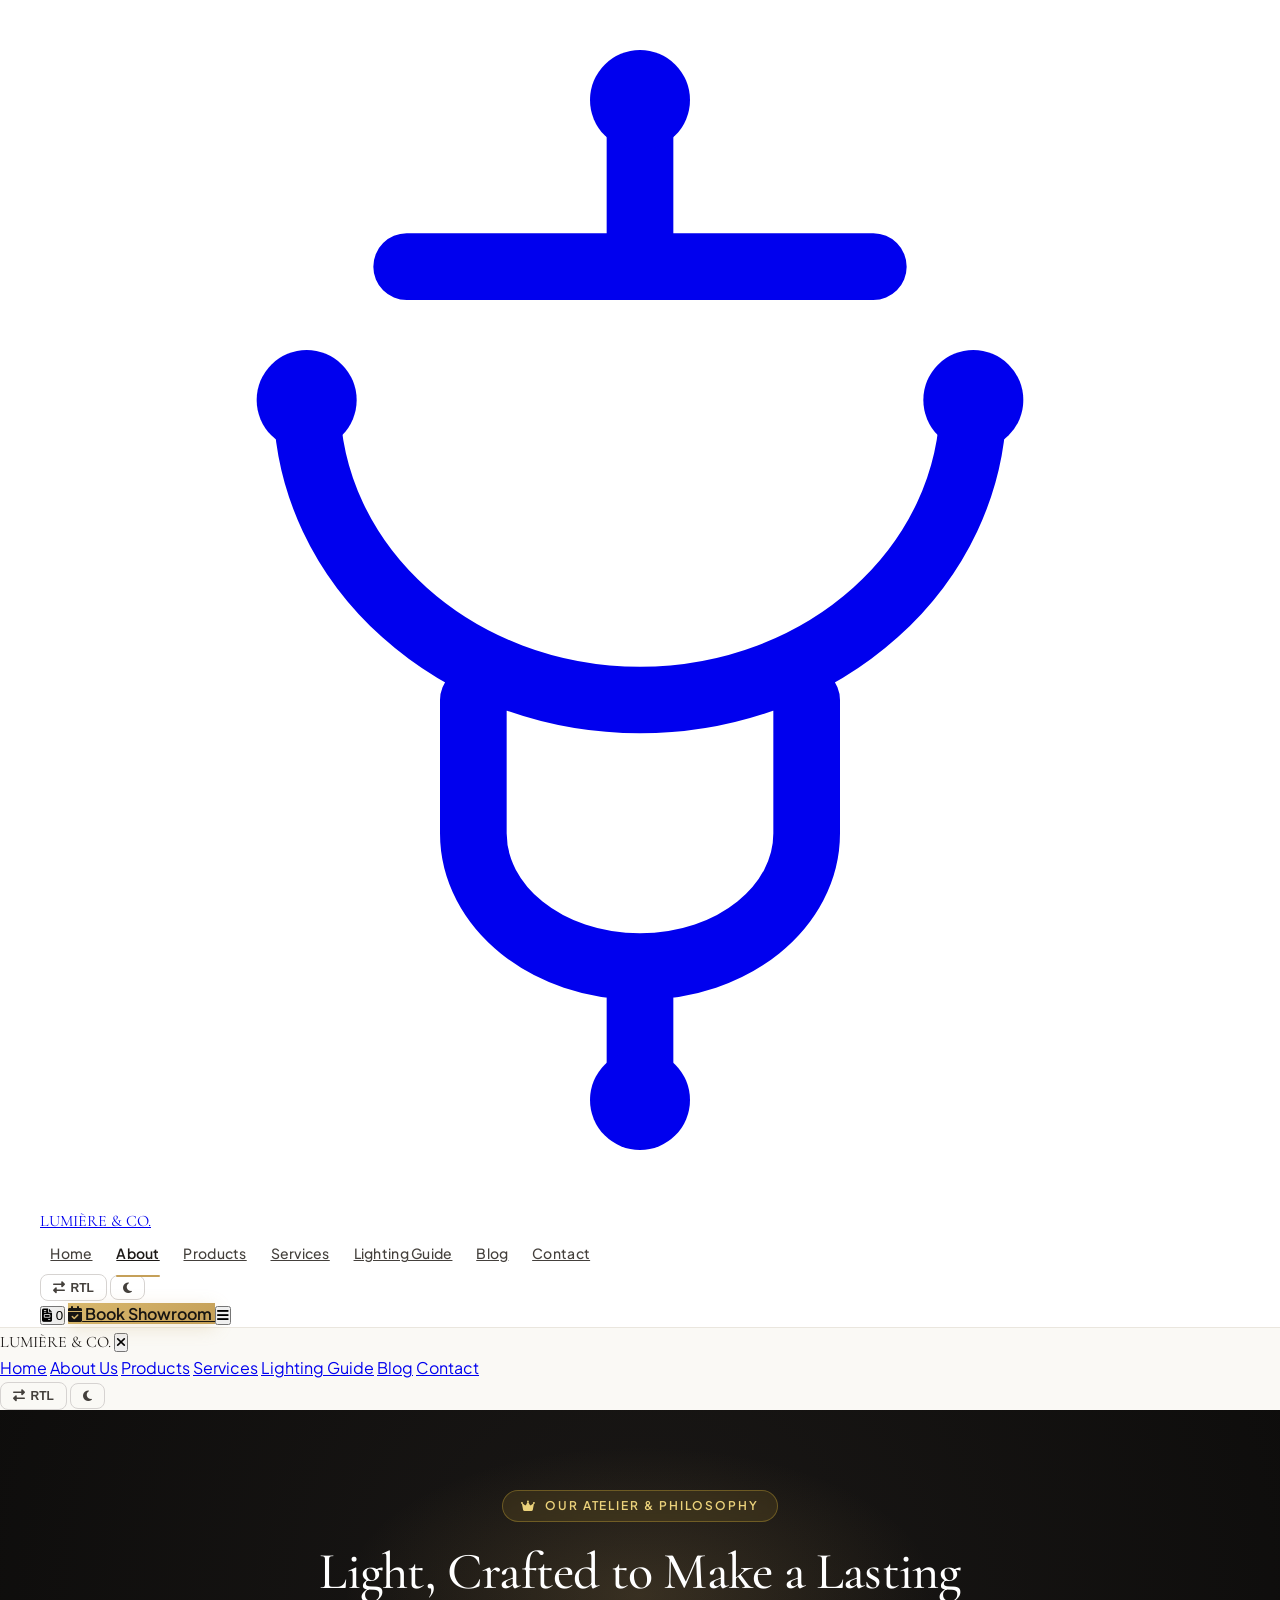
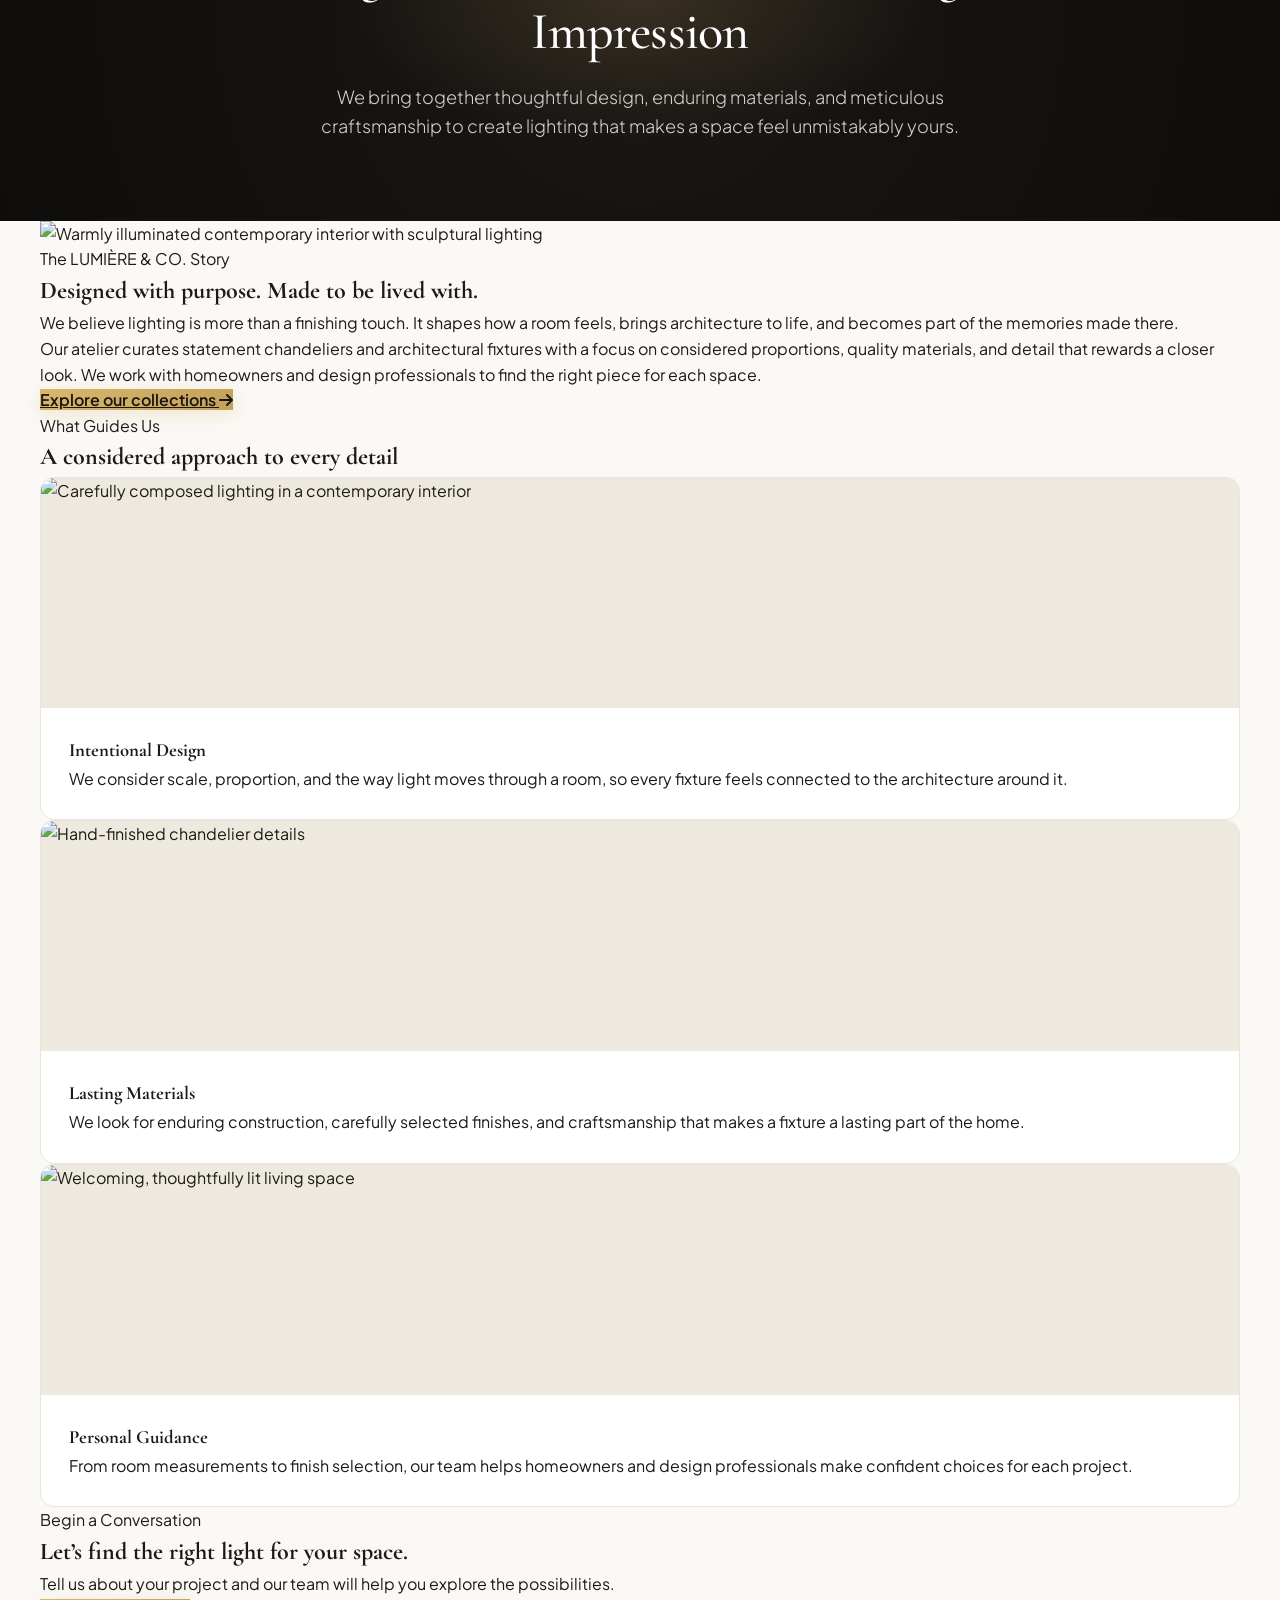
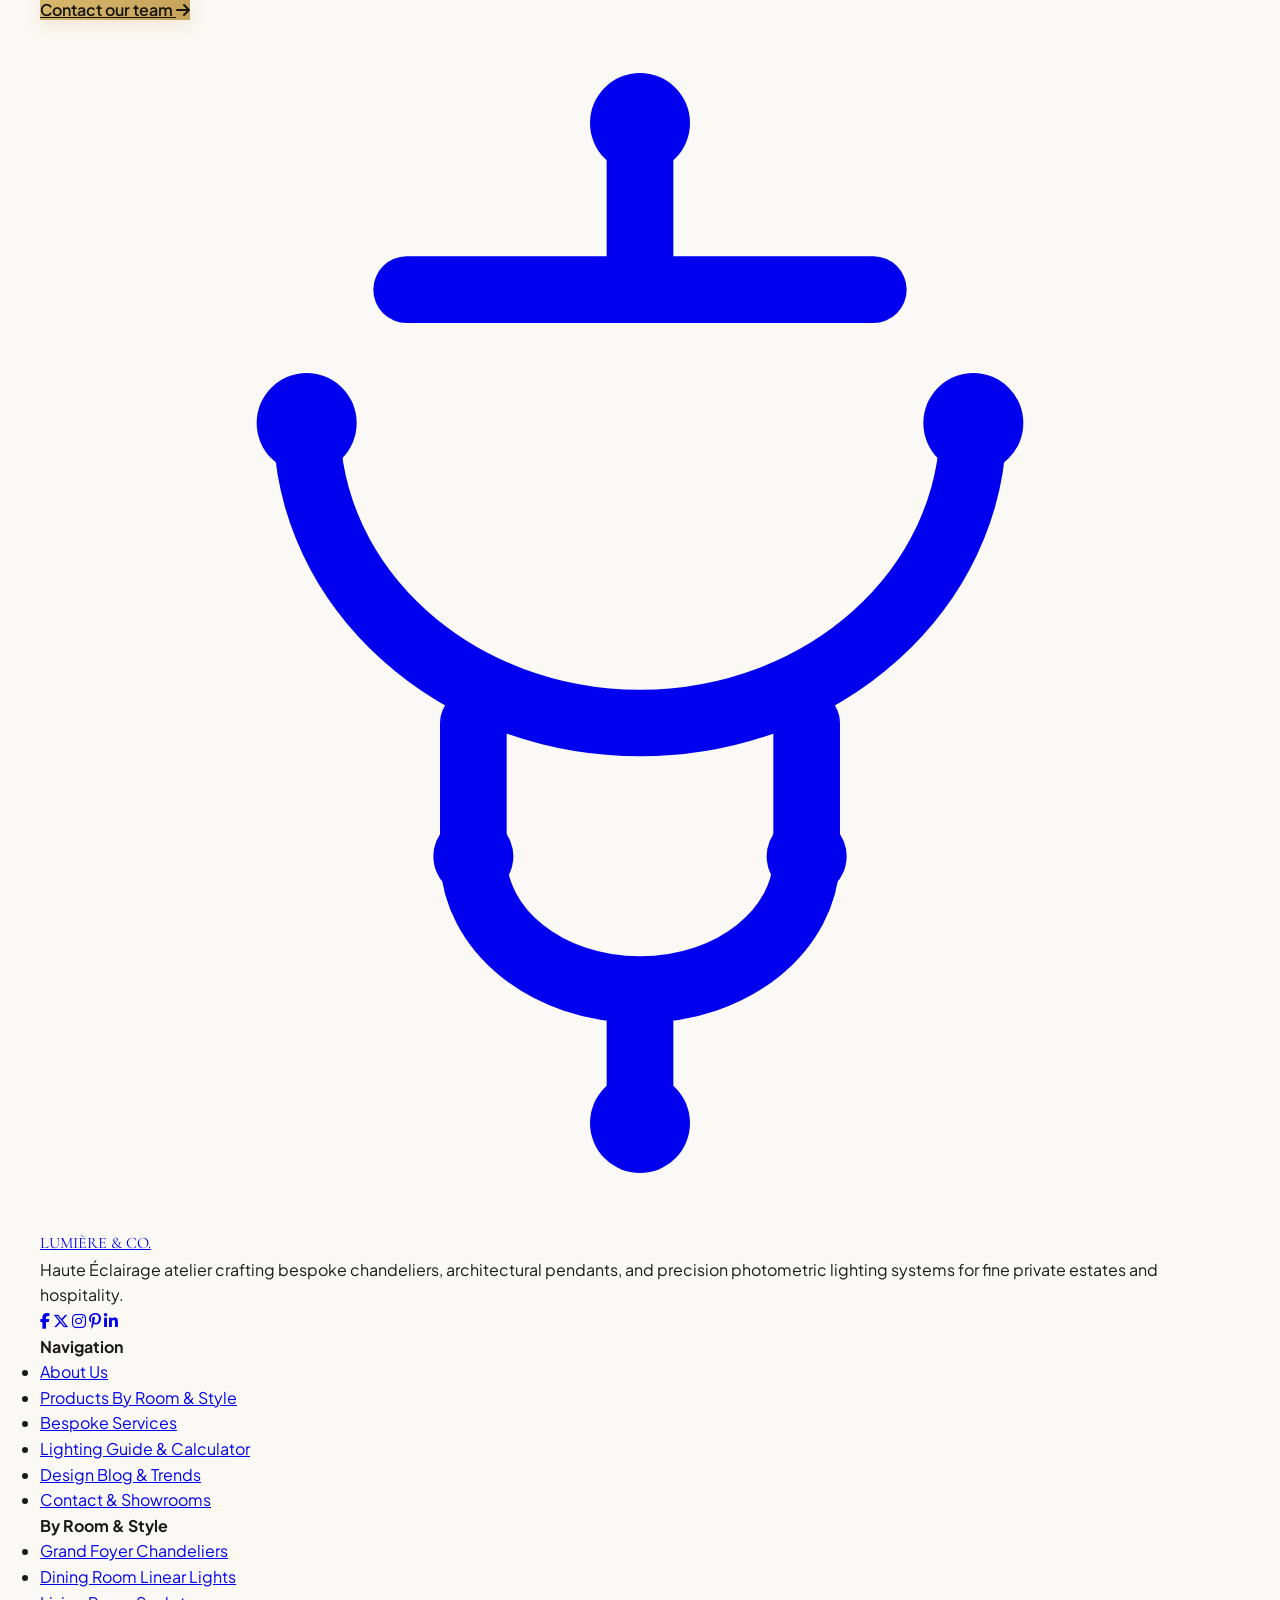
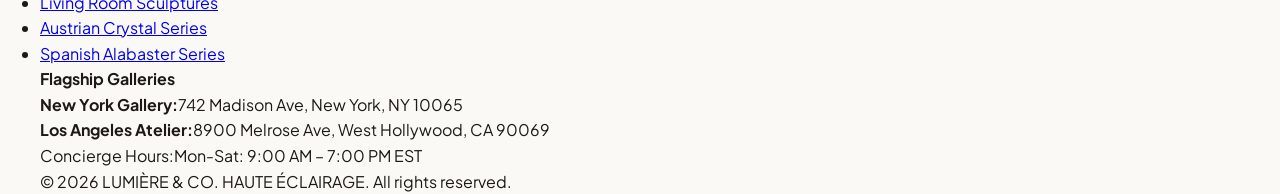
==== about.html @ 49eb60a8 "first commit" ====
<!DOCTYPE html>
<html lang="en">
<head>
  <meta charset="UTF-8" />
  <meta name="viewport" content="width=device-width, initial-scale=1.0" />
  <title>About Us | LUMIÈRE & CO.</title>
  <meta name="description" content="Discover the design philosophy, craftsmanship, and people behind LUMIÈRE & CO. luxury architectural lighting." />
  <link rel="icon" type="image/svg+xml" href="data:image/svg+xml,<svg xmlns='http://www.w3.org/2000/svg' viewBox='0 0 36 36' fill='none'><path d='M18 3V8M11 8H25M8 12C8 17 12.5 21 18 21C23.5 21 28 17 28 12M13 21V25C13 27.2 15.2 29 18 29C20.8 29 23 27.2 23 25V21M18 29V33' stroke='%23c5a059' stroke-width='2.2' stroke-linecap='round'/></svg>" />
  <link rel="preconnect" href="https://fonts.googleapis.com" />
  <link rel="preconnect" href="https://fonts.gstatic.com" crossorigin />
  <link href="https://fonts.googleapis.com/css2?family=Cormorant+Garamond:ital,wght@0,400;0,500;0,600;0,700;1,400&family=Plus+Jakarta+Sans:wght@300;400;500;600;700&display=swap" rel="stylesheet" />
  <link rel="stylesheet" href="https://cdnjs.cloudflare.com/ajax/libs/font-awesome/6.5.1/css/all.min.css" />
  <script src="https://cdn.tailwindcss.com"></script>
  <script>
    tailwind.config = {
      darkMode: 'class',
      theme: {
        extend: {
          colors: {
            gold: { 300: '#ebd27b', 400: '#dfc282', 500: '#c5a059', 600: '#a3823d', 700: '#806429' },
            stone: { 850: '#1f1d1a', 950: '#0e0d0c' }
          },
          fontFamily: {
            serif: ['Cormorant Garamond', 'Georgia', 'serif'],
            sans: ['Plus Jakarta Sans', 'system-ui', 'sans-serif']
          }
        }
      }
    };
  </script>
  <link rel="stylesheet" href="css/style.css" />
</head>
<body class="bg-[#faf9f5] text-stone-900 antialiased selection:bg-amber-200 selection:text-stone-900">
  <header class="sticky top-0 z-50 lux-navbar">
    <div class="lux-container flex items-center justify-between h-20">
      <a href="index.html" class="flex items-center gap-3 text-left group shrink-0">
        <svg class="w-8 h-8 text-amber-600 dark:text-amber-400 shrink-0" viewBox="0 0 36 36" fill="none" xmlns="http://www.w3.org/2000/svg" aria-hidden="true">
          <path d="M18 3V8M11 8H25M8 12C8 17 12.5 21 18 21C23.5 21 28 17 28 12M13 21V25C13 27.2 15.2 29 18 29C20.8 29 23 27.2 23 25V21M18 29V33" stroke="currentColor" stroke-width="2" stroke-linecap="round" />
          <circle cx="18" cy="3" r="1.5" fill="currentColor" /><circle cx="8" cy="12" r="1.5" fill="currentColor" /><circle cx="28" cy="12" r="1.5" fill="currentColor" /><circle cx="18" cy="33" r="1.5" fill="currentColor" />
        </svg>
        <span class="font-serif text-2xl sm:text-3xl font-medium tracking-tight text-stone-900 dark:text-stone-100">LUMIÈRE <span class="text-amber-600 font-light">&</span> CO.</span>
      </a>
      <nav class="hidden xl:flex items-center space-x-0.5" aria-label="Main navigation">
        <a href="index.html" class="nav-link">Home</a>
        <a href="about.html" class="nav-link active" aria-current="page">About</a>
        <a href="products.html" class="nav-link">Products</a>
        <a href="services.html" class="nav-link">Services</a>
        <a href="guide.html" class="nav-link">Lighting Guide</a>
        <a href="blog.html" class="nav-link">Blog</a>
        <a href="contact.html" class="nav-link">Contact</a>
        <!-- RTL Button & Theme Toggle Button right after Contact -->
        <div class="flex items-center gap-2 ml-2 pl-2 border-l border-stone-300 dark:border-stone-700">
          <button class="rtl-toggle-btn nav-control-btn" title="Toggle RTL / LTR Layout">
            <i class="fa-solid fa-right-left text-[11px]"></i>
            <span class="rtl-btn-text">RTL</span>
          </button>
          <button class="theme-toggle-btn nav-control-btn w-9 h-9 !p-0" title="Toggle Light / Dark Theme">
            <i class="fa-solid fa-moon text-xs"></i>
          </button>
        </div>
      </nav>

      <!-- Action Utilities with Proper Spacing -->
      <div class="flex items-center gap-3 shrink-0">
        <!-- Quotation Drawer Trigger -->
        <button class="quote-drawer-trigger relative w-10 h-10 rounded-full border border-stone-200 dark:border-stone-700 hover:border-amber-400 text-stone-700 dark:text-stone-200 hover:text-amber-700 flex items-center justify-center transition" title="View Quotation Request" aria-label="View Quotation Request">
          <i class="fa-solid fa-file-invoice text-sm"></i>
          <span class="quote-count-badge absolute -top-1 -right-1 bg-amber-600 text-white text-[10px] font-bold w-5 h-5 rounded-full flex items-center justify-center hidden">0</span>
        </button>

        <!-- CTA: Book Showroom -->
        <a href="contact.html" class="hidden sm:inline-flex gold-glow-btn text-xs uppercase tracking-wider font-semibold py-2.5 px-4 rounded-lg items-center gap-2">
          <i class="fa-solid fa-calendar-check"></i> Book Showroom
        </a>

        <!-- Mobile Hamburger -->
        <button id="mobile-menu-toggle" class="xl:hidden w-10 h-10 rounded-lg border border-stone-200 dark:border-stone-700 text-stone-700 dark:text-stone-200 flex items-center justify-center" aria-label="Toggle Navigation">
          <i class="fa-solid fa-bars text-lg"></i>
        </button>
      </div>
    </div>
  </header>

  <div id="mobile-menu-drawer" class="fixed inset-0 z-50 bg-black/60 backdrop-blur-sm hidden xl:hidden">
    <div class="absolute right-0 top-0 bottom-0 w-80 max-w-full bg-white dark:bg-stone-900 p-6 shadow-2xl flex flex-col">
      <div class="flex items-center justify-between pb-6 border-b border-stone-200 dark:border-stone-800">
        <span class="font-serif text-xl font-medium text-stone-900 dark:text-stone-100">LUMIÈRE & CO.</span>
        <button id="mobile-menu-close" class="text-stone-400 hover:text-stone-800 text-xl p-2" aria-label="Close navigation"><i class="fa-solid fa-xmark"></i></button>
      </div>
      <nav class="flex flex-col gap-1.5 mt-6" aria-label="Mobile navigation">
        <a href="index.html" class="p-2.5 text-xs font-medium text-stone-700 dark:text-stone-300 hover:bg-stone-50 dark:hover:bg-stone-800 rounded-lg">Home</a>
        <a href="about.html" class="p-2.5 text-xs font-semibold text-amber-700 dark:text-amber-400 bg-amber-50 dark:bg-stone-800 rounded-lg" aria-current="page">About Us</a>
        <a href="products.html" class="p-2.5 text-xs font-medium text-stone-700 dark:text-stone-300 hover:bg-stone-50 dark:hover:bg-stone-800 rounded-lg">Products</a>
        <a href="services.html" class="p-2.5 text-xs font-medium text-stone-700 dark:text-stone-300 hover:bg-stone-50 dark:hover:bg-stone-800 rounded-lg">Services</a>
        <a href="guide.html" class="p-2.5 text-xs font-medium text-stone-700 dark:text-stone-300 hover:bg-stone-50 dark:hover:bg-stone-800 rounded-lg">Lighting Guide</a>
        <a href="blog.html" class="p-2.5 text-xs font-medium text-stone-700 dark:text-stone-300 hover:bg-stone-50 dark:hover:bg-stone-800 rounded-lg">Blog</a>
        <a href="contact.html" class="p-2.5 text-xs font-medium text-stone-700 dark:text-stone-300 hover:bg-stone-50 dark:hover:bg-stone-800 rounded-lg">Contact</a>
      </nav>
      <div class="flex items-center gap-2 pt-4 mt-4 border-t border-stone-200 dark:border-stone-800">
        <button class="rtl-toggle-btn nav-control-btn flex-1 py-2" title="Toggle RTL / LTR"><i class="fa-solid fa-right-left text-xs"></i><span class="rtl-btn-text">RTL Layout</span></button>
        <button class="theme-toggle-btn nav-control-btn flex-1 py-2" title="Toggle Dark Theme"><i class="fa-solid fa-moon text-xs"></i><span>Atmosphere</span></button>
      </div>
    </div>
  </div>

  <section class="page-hero-unified" style="background-image: url('https://images.unsplash.com/photo-1600210492486-724fe5c67fb0?auto=format&fit=crop&w=1920&q=80');">
    <div class="lux-container">
      <div class="page-hero-content">
        <span class="page-hero-badge"><i class="fa-solid fa-crown text-amber-400"></i> Our Atelier & Philosophy</span>
        <h1 class="page-hero-title">Light, Crafted to Make a Lasting Impression</h1>
        <p class="page-hero-desc">We bring together thoughtful design, enduring materials, and meticulous craftsmanship to create lighting that makes a space feel unmistakably yours.</p>
      </div>
    </div>
  </section>

  <main>
    <section class="py-20 bg-[#faf9f5]">
      <div class="lux-container grid grid-cols-1 lg:grid-cols-2 gap-12 lg:gap-16 items-center">
        <div class="rounded-2xl overflow-hidden shadow-lg min-h-80">
          <img src="https://images.unsplash.com/photo-1600607687939-ce8a6c25118c?auto=format&fit=crop&w=1200&q=80" alt="Warmly illuminated contemporary interior with sculptural lighting" class="w-full h-full min-h-80 object-cover" />
        </div>
        <div>
          <span class="text-xs uppercase tracking-widest text-amber-700 dark:text-amber-400 font-semibold">The LUMIÈRE & CO. Story</span>
          <h2 class="font-serif text-3xl sm:text-4xl font-medium text-stone-900 dark:text-stone-100 mt-2 mb-5">Designed with purpose. Made to be lived with.</h2>
          <p class="text-sm text-stone-600 dark:text-stone-300 leading-relaxed mb-4">We believe lighting is more than a finishing touch. It shapes how a room feels, brings architecture to life, and becomes part of the memories made there.</p>
          <p class="text-sm text-stone-600 dark:text-stone-300 leading-relaxed mb-7">Our atelier curates statement chandeliers and architectural fixtures with a focus on considered proportions, quality materials, and detail that rewards a closer look. We work with homeowners and design professionals to find the right piece for each space.</p>
          <a href="products.html" class="gold-glow-btn inline-flex items-center gap-2 text-xs uppercase tracking-wider font-semibold py-3 px-5 rounded-lg">Explore our collections <i class="fa-solid fa-arrow-right"></i></a>
        </div>
      </div>
    </section>

    <section class="py-20 bg-white dark:bg-stone-900">
      <div class="lux-container">
        <div class="text-center max-w-2xl mx-auto mb-12">
          <span class="text-xs uppercase tracking-widest text-amber-700 dark:text-amber-400 font-semibold">What Guides Us</span>
          <h2 class="font-serif text-3xl sm:text-4xl font-medium text-stone-900 dark:text-stone-100 mt-2">A considered approach to every detail</h2>
        </div>
        <div class="grid grid-cols-1 md:grid-cols-2 lg:grid-cols-3 gap-8">
          <article class="lux-half-card group">
            <div class="card-media">
              <img src="https://images.unsplash.com/photo-1600210492486-724fe5c67fb0?auto=format&fit=crop&w=800&q=80" alt="Carefully composed lighting in a contemporary interior" loading="lazy" />
            </div>
            <div class="card-body">
              <div>
                <h3 class="font-serif text-2xl font-medium text-stone-900 dark:text-stone-100 mb-2">Intentional Design</h3>
                <p class="text-sm text-stone-600 dark:text-stone-300 leading-relaxed">We consider scale, proportion, and the way light moves through a room, so every fixture feels connected to the architecture around it.</p>
              </div>
            </div>
          </article>
          <article class="lux-half-card group">
            <div class="card-media">
              <img src="https://images.unsplash.com/photo-1543198126-a8ad8e47fb22?auto=format&fit=crop&w=800&q=80" alt="Hand-finished chandelier details" loading="lazy" />
            </div>
            <div class="card-body">
              <div>
                <h3 class="font-serif text-2xl font-medium text-stone-900 dark:text-stone-100 mb-2">Lasting Materials</h3>
                <p class="text-sm text-stone-600 dark:text-stone-300 leading-relaxed">We look for enduring construction, carefully selected finishes, and craftsmanship that makes a fixture a lasting part of the home.</p>
              </div>
            </div>
          </article>
          <article class="lux-half-card group">
            <div class="card-media">
              <img src="https://images.unsplash.com/photo-1600607687939-ce8a6c25118c?auto=format&fit=crop&w=800&q=80" alt="Welcoming, thoughtfully lit living space" loading="lazy" />
            </div>
            <div class="card-body">
              <div>
                <h3 class="font-serif text-2xl font-medium text-stone-900 dark:text-stone-100 mb-2">Personal Guidance</h3>
                <p class="text-sm text-stone-600 dark:text-stone-300 leading-relaxed">From room measurements to finish selection, our team helps homeowners and design professionals make confident choices for each project.</p>
              </div>
            </div>
          </article>
        </div>
      </div>
    </section>

    <section class="py-16 bg-[#faf9f5]">
      <div class="lux-container text-center">
        <span class="text-xs uppercase tracking-widest text-amber-700 dark:text-amber-400 font-semibold">Begin a Conversation</span>
        <h2 class="font-serif text-3xl sm:text-4xl font-medium text-stone-900 dark:text-stone-100 mt-2 mb-4">Let’s find the right light for your space.</h2>
        <p class="text-sm text-stone-500 dark:text-stone-400 max-w-xl mx-auto mb-7">Tell us about your project and our team will help you explore the possibilities.</p>
        <a href="contact.html" class="gold-glow-btn inline-flex items-center gap-2 text-xs uppercase tracking-wider font-semibold py-3.5 px-6 rounded-lg">Contact our team <i class="fa-solid fa-arrow-right"></i></a>
      </div>
    </section>
  </main>

  <div id="quote-drawer" class="lux-drawer">
    <div id="quote-drawer-backdrop" class="lux-drawer-backdrop"></div>
    <div class="lux-drawer-content">
      <div class="p-5 border-b border-stone-200 dark:border-stone-800 flex items-center justify-between bg-stone-50 dark:bg-stone-900">
        <div>
          <h3 class="font-serif text-xl font-medium text-stone-900 dark:text-stone-100">Your Quotation Request</h3>
          <p class="text-xs text-stone-500 dark:text-stone-400">Selected lighting fixtures for your project</p>
        </div>
        <button id="quote-drawer-close" class="text-stone-400 hover:text-stone-800 text-lg p-2" aria-label="Close quotation request"><i class="fa-solid fa-xmark"></i></button>
      </div>
      <div class="flex-1 overflow-y-auto p-5">
        <div id="quote-drawer-items" class="space-y-1"></div>
        <div id="quote-empty-state" class="py-16 text-center text-stone-400">
          <i class="fa-solid fa-file-invoice text-4xl text-stone-300 dark:text-stone-600 mb-3"></i>
          <h4 class="font-serif text-lg font-medium text-stone-700 dark:text-stone-300">Your Quotation List is Empty</h4>
          <p class="text-xs text-stone-500 max-w-xs mx-auto mt-1 mb-4">Browse our statement fixtures and add pieces to prepare a project inquiry.</p>
          <a href="products.html" onclick="closeQuoteDrawer()" class="gold-glow-btn text-xs uppercase tracking-wider font-semibold py-2.5 px-4 rounded-lg inline-block">Browse Collections</a>
        </div>
      </div>
      <div id="quote-drawer-footer" class="p-5 border-t border-stone-200 dark:border-stone-800 bg-stone-50 dark:bg-stone-900">
        <div class="flex items-center justify-between mb-4">
          <span class="text-xs uppercase tracking-wider text-stone-500 dark:text-stone-400 font-semibold">Estimated Total Value:</span>
          <span id="quote-subtotal" class="font-serif text-2xl font-semibold text-stone-900 dark:text-stone-100">₹0</span>
        </div>
        <a href="contact.html?type=quote" class="gold-glow-btn w-full block text-center py-3 rounded-lg text-xs uppercase tracking-wider font-semibold">Submit List For Formal Quote</a>
      </div>
    </div>
  </div>

  <footer class="bg-[#0e0d0c] text-stone-400 text-xs border-t border-stone-800 pt-16 pb-12">
    <div class="lux-container">
      <div class="grid grid-cols-1 md:grid-cols-2 lg:grid-cols-5 gap-10 pb-12 border-b border-stone-800">
        <div class="lg:col-span-2">
          <a href="index.html" class="inline-flex items-center gap-3 mb-3 group">
            <svg class="w-8 h-8 text-amber-500 shrink-0 transition-transform group-hover:scale-105" viewBox="0 0 36 36" fill="none" xmlns="http://www.w3.org/2000/svg" aria-hidden="true">
              <path d="M18 3V8M11 8H25M8 12C8 17 12.5 21 18 21C23.5 21 28 17 28 12M13 21V25C13 27.2 15.2 29 18 29C20.8 29 23 27.2 23 25V21M18 29V33" stroke="currentColor" stroke-width="2" stroke-linecap="round" />
              <circle cx="18" cy="3" r="1.5" fill="currentColor" /><circle cx="8" cy="12" r="1.5" fill="currentColor" /><circle cx="28" cy="12" r="1.5" fill="currentColor" /><circle cx="13" cy="25" r="1.2" fill="currentColor" /><circle cx="23" cy="25" r="1.2" fill="currentColor" /><circle cx="18" cy="33" r="1.5" fill="currentColor" />
            </svg>
            <span class="font-serif text-2xl font-medium tracking-tight text-stone-100 group-hover:text-amber-400 transition">LUMIÈRE <span class="text-amber-500 font-light">&</span> CO.</span>
          </a>
          <p class="text-stone-400 text-xs leading-relaxed max-w-sm mb-6">Haute Éclairage atelier crafting bespoke chandeliers, architectural pendants, and precision photometric lighting systems for fine private estates and hospitality.</p>
          <div class="flex items-center gap-3 text-stone-300">
            <a href="#" class="w-8 h-8 rounded-full bg-stone-900 hover:bg-amber-600 hover:text-white flex items-center justify-center transition border border-stone-800" title="Facebook" aria-label="Facebook"><i class="fa-brands fa-facebook-f text-xs"></i></a>
            <a href="#" class="w-8 h-8 rounded-full bg-stone-900 hover:bg-amber-600 hover:text-white flex items-center justify-center transition border border-stone-800" title="X (Twitter)" aria-label="X (Twitter)"><i class="fa-brands fa-x-twitter text-xs"></i></a>
            <a href="#" class="w-8 h-8 rounded-full bg-stone-900 hover:bg-amber-600 hover:text-white flex items-center justify-center transition border border-stone-800" title="Instagram" aria-label="Instagram"><i class="fa-brands fa-instagram text-xs"></i></a>
            <a href="#" class="w-8 h-8 rounded-full bg-stone-900 hover:bg-amber-600 hover:text-white flex items-center justify-center transition border border-stone-800" title="Pinterest" aria-label="Pinterest"><i class="fa-brands fa-pinterest-p text-xs"></i></a>
            <a href="#" class="w-8 h-8 rounded-full bg-stone-900 hover:bg-amber-600 hover:text-white flex items-center justify-center transition border border-stone-800" title="LinkedIn" aria-label="LinkedIn"><i class="fa-brands fa-linkedin-in text-xs"></i></a>
          </div>
        </div>
        <div>
          <h4 class="text-stone-200 font-semibold uppercase tracking-wider text-[11px] mb-4">Navigation</h4>
          <ul class="space-y-2.5">
            <li><a href="about.html" class="hover:text-amber-400 transition">About Us</a></li>
            <li><a href="products.html" class="hover:text-amber-400 transition">Products By Room & Style</a></li>
            <li><a href="services.html" class="hover:text-amber-400 transition">Bespoke Services</a></li>
            <li><a href="guide.html" class="hover:text-amber-400 transition">Lighting Guide & Calculator</a></li>
            <li><a href="blog.html" class="hover:text-amber-400 transition">Design Blog & Trends</a></li>
            <li><a href="contact.html" class="hover:text-amber-400 transition">Contact & Showrooms</a></li>
          </ul>
        </div>
        <div>
          <h4 class="text-stone-200 font-semibold uppercase tracking-wider text-[11px] mb-4">By Room & Style</h4>
          <ul class="space-y-2.5">
            <li><a href="products.html?room=foyer" class="hover:text-amber-400 transition">Grand Foyer Chandeliers</a></li>
            <li><a href="products.html?room=dining" class="hover:text-amber-400 transition">Dining Room Linear Lights</a></li>
            <li><a href="products.html?room=living" class="hover:text-amber-400 transition">Living Room Sculptures</a></li>
            <li><a href="products.html?style=crystal" class="hover:text-amber-400 transition">Austrian Crystal Series</a></li>
            <li><a href="products.html?style=alabaster" class="hover:text-amber-400 transition">Spanish Alabaster Series</a></li>
          </ul>
        </div>
        <div>
          <h4 class="text-stone-200 font-semibold uppercase tracking-wider text-[11px] mb-4">Flagship Galleries</h4>
          <div class="space-y-3 text-stone-400">
            <div><strong class="text-stone-200 block">New York Gallery:</strong><span>742 Madison Ave, New York, NY 10065</span></div>
            <div><strong class="text-stone-200 block">Los Angeles Atelier:</strong><span>8900 Melrose Ave, West Hollywood, CA 90069</span></div>
            <div class="pt-1"><span class="text-amber-400 font-medium block">Concierge Hours:</span><span>Mon-Sat: 9:00 AM – 7:00 PM EST</span></div>
          </div>
        </div>
      </div>
      <div class="pt-8 text-center text-stone-500 text-xs">© 2026 LUMIÈRE & CO. HAUTE ÉCLAIRAGE. All rights reserved.</div>
    </div>
  </footer>
  <script src="js/products-data.js"></script>
  <script src="js/main.js"></script>
</body>
</html>
---- css/style.css ----
/* ==========================================================================
   LUMIÈRE & CO. - LUXURY LIGHTING & CHANDELIER STORE
   Aesthetic Multipurpose Service & Retail Template
   Strict Symmetric Alignment, Consistent Hero Standards & Dual Themes
   ========================================================================== */

/* 1. Global Reset & Symmetric Layout Foundation */
*, *::before, *::after {
  box-sizing: border-box;
  margin: 0;
  padding: 0;
}

:root {
  --primary-gold: #c5a059;
  --primary-gold-light: #dfc282;
  --primary-gold-dark: #997834;
  --gold-glow: rgba(197, 160, 89, 0.28);
  --charcoal-900: #121212;
  --charcoal-800: #1a1918;
  --charcoal-700: #262422;
  --charcoal-600: #3b3734;
  --stone-warm: #fcfbf9;
  --stone-card: #ffffff;
  --stone-border: #e8e4db;
  --stone-text-muted: #78716c;
  --font-serif: 'Cormorant Garamond', Georgia, serif;
  --font-sans: 'Plus Jakarta Sans', system-ui, -apple-system, sans-serif;
}

html {
  overflow-x: hidden !important;
  scroll-behavior: smooth;
  width: 100%;
  -webkit-font-smoothing: antialiased;
  -moz-osx-font-smoothing: grayscale;
}

body {
  display: flex;
  flex-direction: column;
  overflow-x: hidden !important;
  width: 100%;
  min-height: 100vh;
  position: relative;
  background-color: #faf9f5;
  color: #1c1917;
  font-family: var(--font-sans);
  line-height: 1.6;
  transition: background-color 0.3s ease, color 0.3s ease;
}

body > footer {
  margin-top: auto;
}

/* STRICT SYMMETRIC CONTAINER (Guarantees Equal Left & Right Spacing) */
.lux-container {
  width: 100%;
  max-width: 1280px;
  margin-left: auto !important;
  margin-right: auto !important;
  padding-left: 1.25rem !important;
  padding-right: 1.25rem !important;
}

@media (min-width: 640px) {
  .lux-container {
    padding-left: 2rem !important;
    padding-right: 2rem !important;
  }
}

@media (min-width: 1024px) {
  .lux-container {
    padding-left: 2.5rem !important;
    padding-right: 2.5rem !important;
  }
}

/* 2. UNIFIED HERO SECTION (Consistent Across ALL Pages)
   Consistent hero size, font style, font size, and centered alignment */
.page-hero-unified {
  position: relative;
  width: 100%;
  min-height: 380px;
  display: flex;
  align-items: center;
  justify-content: center;
  text-align: center !important;
  padding-top: 5rem;
  padding-bottom: 5rem;
  background-color: #141312;
  background-position: center;
  background-size: cover;
  background-repeat: no-repeat;
  overflow: hidden;
}

.page-hero-unified::before {
  content: "";
  position: absolute;
  inset: 0;
  background: radial-gradient(circle at center, rgba(28, 25, 23, 0.72) 0%, rgba(14, 13, 12, 0.94) 100%);
  z-index: 1;
}

/* Subtle decorative warm lighting flare behind hero text */
.page-hero-unified::after {
  content: "";
  position: absolute;
  top: 45%;
  left: 50%;
  transform: translate(-50%, -50%);
  width: 600px;
  height: 300px;
  background: radial-gradient(ellipse at center, rgba(197, 160, 89, 0.18) 0%, rgba(197, 160, 89, 0) 70%);
  z-index: 1;
  pointer-events: none;
}

.page-hero-content {
  position: relative;
  z-index: 2;
  width: 100%;
  max-width: 860px;
  margin-left: auto !important;
  margin-right: auto !important;
  text-align: center !important;
  display: flex;
  flex-direction: column;
  align-items: center;
  justify-content: center;
}

.page-hero-badge {
  display: inline-flex;
  align-items: center;
  gap: 0.5rem;
  padding: 0.35rem 1.1rem;
  border-radius: 9999px;
  background: rgba(212, 175, 55, 0.12);
  border: 1px solid rgba(212, 175, 55, 0.35);
  color: #ebd27b;
  font-size: 0.75rem;
  font-weight: 600;
  letter-spacing: 0.16em;
  text-transform: uppercase;
  margin-bottom: 1.25rem;
  backdrop-filter: blur(4px);
}

.page-hero-title {
  font-family: var(--font-serif);
  font-size: clamp(2.15rem, 4.2vw, 3.25rem) !important;
  line-height: 1.15;
  font-weight: 500;
  color: #ffffff;
  margin-bottom: 1.25rem;
  letter-spacing: -0.015em;
  text-align: center;
  max-width: 820px;
}

.page-hero-desc {
  font-family: var(--font-sans);
  font-size: clamp(0.95rem, 1.6vw, 1.125rem);
  line-height: 1.65;
  color: #d6d3d1;
  font-weight: 300;
  max-width: 660px;
  margin-left: auto;
  margin-right: auto;
  text-align: center;
  margin-bottom: 0;
}

/* 3. Typography & Luxury Elements */
.font-serif {
  font-family: var(--font-serif);
}

.font-sans {
  font-family: var(--font-sans);
}

.text-gold {
  color: var(--primary-gold);
}

.bg-gold {
  background-color: var(--primary-gold);
}

.border-gold {
  border-color: var(--primary-gold);
}

.gold-gradient-text {
  background: linear-gradient(135deg, #dfc282 0%, #c5a059 50%, #997834 100%);
  -webkit-background-clip: text;
  -webkit-text-fill-color: transparent;
}

.gold-glow-btn {
  background: linear-gradient(135deg, #d8b86d 0%, #c5a059 100%);
  color: #171512;
  font-weight: 600;
  transition: all 0.25s cubic-bezier(0.16, 1, 0.3, 1);
  box-shadow: 0 4px 18px rgba(197, 160, 89, 0.22);
}

.gold-glow-btn:hover {
  background: linear-gradient(135deg, #e4c77f 0%, #d4ae65 100%);
  transform: translateY(-2px);
  box-shadow: 0 6px 24px rgba(197, 160, 89, 0.38);
}

.gold-outline-btn {
  border: 1px solid var(--primary-gold);
  color: var(--primary-gold);
  background: transparent;
  transition: all 0.25s ease;
}

.gold-outline-btn:hover {
  background: var(--primary-gold);
  color: #171512;
  transform: translateY(-2px);
}

/* 4. Luxury Card Styling & Half-Card Image Layout */
.lux-card {
  background: var(--stone-card);
  border: 1px solid var(--stone-border);
  border-radius: 14px;
  transition: all 0.3s cubic-bezier(0.16, 1, 0.3, 1);
  overflow: hidden;
  position: relative;
  display: flex;
  flex-direction: column;
  justify-content: space-between;
  height: 100%;
}

.lux-card:hover {
  transform: translateY(-4px);
  border-color: rgba(197, 160, 89, 0.5);
  box-shadow: 0 16px 36px -12px rgba(28, 25, 23, 0.1), 0 0 20px -5px rgba(197, 160, 89, 0.18);
}

.lux-card-img-wrap {
  position: relative;
  overflow: hidden;
  background-color: #f5f2eb;
  flex-shrink: 0;
}

.lux-card-img-wrap img {
  width: 100%;
  height: 100%;
  object-fit: cover;
  transition: transform 0.6s cubic-bezier(0.16, 1, 0.3, 1);
}

.lux-card:hover .lux-card-img-wrap img {
  transform: scale(1.05);
}

/* Half Card Image - Half Card Content Specifics */
.lux-half-card {
  display: flex;
  flex-direction: column;
  justify-content: space-between;
  height: 100%;
  border-radius: 14px;
  overflow: hidden;
  border: 1px solid var(--stone-border);
  background: var(--stone-card);
  transition: all 0.3s cubic-bezier(0.16, 1, 0.3, 1);
}

.lux-half-card:hover {
  transform: translateY(-4px);
  border-color: rgba(197, 160, 89, 0.5);
  box-shadow: 0 16px 36px -12px rgba(28, 25, 23, 0.12), 0 0 20px -5px rgba(197, 160, 89, 0.18);
}

.lux-half-card .card-media {
  height: 230px;
  width: 100%;
  position: relative;
  overflow: hidden;
  background-color: #ede9df;
  flex-shrink: 0;
}

.lux-half-card .card-media img {
  width: 100%;
  height: 100%;
  object-fit: cover;
  transition: transform 0.6s cubic-bezier(0.16, 1, 0.3, 1);
}

.lux-half-card:hover .card-media img {
  transform: scale(1.06);
}

.lux-half-card .card-body {
  padding: 1.75rem;
  display: flex;
  flex-direction: column;
  justify-content: space-between;
  flex: 1;
}

/* Equal Height & Equal Spacing Card Foundation */
.lux-equal-card {
  display: flex;
  flex-direction: column;
  justify-content: space-between;
  height: 100%;
}

.grid-equal-cards {
  display: grid;
  align-items: stretch !important;
}

.grid-equal-cards > * {
  height: 100%;
  display: flex;
  flex-direction: column;
}

/* 5. Navigation Bar */
.lux-navbar {
  position: sticky !important;
  top: 0 !important;
  z-index: 50 !important;
  width: 100%;
  background: rgba(255, 255, 255, 0.96);
  backdrop-filter: blur(14px);
  -webkit-backdrop-filter: blur(14px);
  border-bottom: 1px solid rgba(232, 228, 219, 0.9);
  transition: background-color 0.3s ease, border-color 0.3s ease;
}

.nav-link {
  font-size: 0.875rem;
  font-weight: 500;
  letter-spacing: 0.02em;
  color: #44403c;
  padding: 0.5rem 0.65rem;
  border-radius: 6px;
  position: relative;
  white-space: nowrap !important;
  display: inline-flex;
  align-items: center;
  transition: color 0.2s ease;
}

.nav-link:hover {
  color: var(--primary-gold-dark);
}

.nav-link.active {
  color: #1c1917;
  font-weight: 600;
}

.nav-link.active::after {
  content: "";
  position: absolute;
  bottom: -4px;
  left: 0.65rem;
  right: 0.65rem;
  height: 2px;
  background-color: var(--primary-gold);
  border-radius: 2px;
}

/* Nav Control Buttons (RTL & Theme) */
.nav-control-btn {
  display: inline-flex;
  align-items: center;
  justify-content: center;
  gap: 0.35rem;
  padding: 0.35rem 0.75rem;
  border-radius: 8px;
  font-size: 0.75rem;
  font-weight: 600;
  border: 1px solid #d6d3d1;
  background: transparent;
  color: #44403c;
  transition: all 0.2s ease;
  cursor: pointer;
}

.nav-control-btn:hover {
  border-color: var(--primary-gold);
  color: var(--primary-gold-dark);
  background: rgba(197, 160, 89, 0.08);
}

/* 6. Interactive Kelvin Color Temperature Box */
.kelvin-preview-box {
  transition: background-color 0.4s ease, box-shadow 0.4s ease;
  min-height: 280px;
  border-radius: 14px;
  display: flex;
  align-items: center;
  justify-content: center;
  position: relative;
  overflow: hidden;
}

.kelvin-glow-effect {
  position: absolute;
  inset: 0;
  transition: all 0.5s ease;
  pointer-events: none;
}

input[type=range].kelvin-slider {
  -webkit-appearance: none;
  width: 100%;
  height: 8px;
  border-radius: 6px;
  background: linear-gradient(to right, #ff8a3d, #ffb86c, #ffe4a0, #fff7ea, #d1e8ff);
  outline: none;
}

input[type=range].kelvin-slider::-webkit-slider-thumb {
  -webkit-appearance: none;
  appearance: none;
  width: 26px;
  height: 26px;
  border-radius: 50%;
  background: #ffffff;
  border: 3px solid var(--charcoal-900);
  cursor: pointer;
  box-shadow: 0 2px 10px rgba(0, 0, 0, 0.25);
  transition: transform 0.15s ease;
}

input[type=range].kelvin-slider::-webkit-slider-thumb:hover {
  transform: scale(1.15);
}

/* 7. Calculator & Service Estimator Components */
.calc-input-group label {
  font-size: 0.8125rem;
  font-weight: 600;
  text-transform: uppercase;
  letter-spacing: 0.05em;
  color: #57534e;
  margin-bottom: 0.4rem;
  display: block;
}

.calc-input-group input, 
.calc-input-group select,
.lux-form-input {
  width: 100%;
  padding: 0.75rem 1rem;
  border: 1px solid #d6d3d1;
  border-radius: 8px;
  font-size: 0.95rem;
  color: #1c1917;
  background-color: #ffffff;
  transition: border-color 0.2s, box-shadow 0.2s, background-color 0.2s;
}

.calc-input-group input:focus, 
.calc-input-group select:focus,
.lux-form-input:focus {
  border-color: var(--primary-gold);
  box-shadow: 0 0 0 3px rgba(197, 160, 89, 0.18);
  outline: none;
}

/* 8. Slide-Over Quote Drawer & Modals */
.lux-drawer {
  position: fixed;
  inset: 0;
  z-index: 100;
  display: flex;
  justify-content: flex-end;
  visibility: hidden;
  opacity: 0;
  transition: opacity 0.3s ease, visibility 0.3s ease;
}

.lux-drawer.active {
  visibility: visible;
  opacity: 1;
}

.lux-drawer-backdrop {
  position: absolute;
  inset: 0;
  background: rgba(18, 18, 18, 0.65);
  backdrop-filter: blur(4px);
}

.lux-drawer-content {
  position: relative;
  width: 100%;
  max-width: 480px;
  height: 100%;
  background: #ffffff;
  box-shadow: -10px 0 30px rgba(0, 0, 0, 0.25);
  transform: translateX(100%);
  transition: transform 0.35s cubic-bezier(0.16, 1, 0.3, 1);
  display: flex;
  flex-direction: column;
}

.lux-drawer.active .lux-drawer-content {
  transform: translateX(0);
}

/* Modal Dialog */
.lux-modal {
  position: fixed;
  inset: 0;
  z-index: 110;
  display: flex;
  align-items: center;
  justify-content: center;
  padding: 1.25rem;
  visibility: hidden;
  opacity: 0;
  transition: opacity 0.3s ease, visibility 0.3s ease;
}

.lux-modal.active {
  visibility: visible;
  opacity: 1;
}

.lux-modal-backdrop {
  position: absolute;
  inset: 0;
  background: rgba(18, 18, 18, 0.7);
  backdrop-filter: blur(6px);
}

.lux-modal-content {
  position: relative;
  z-index: 2;
  width: 100%;
  max-width: 780px;
  max-height: 90vh;
  overflow-y: auto;
  background: #ffffff;
  border-radius: 16px;
  box-shadow: 0 25px 60px -15px rgba(0, 0, 0, 0.35);
  transform: scale(0.96) translateY(10px);
  transition: transform 0.3s cubic-bezier(0.16, 1, 0.3, 1);
}

.lux-modal.active .lux-modal-content {
  transform: scale(1) translateY(0);
}

/* 9. Toast Notification Popups */
#toast-container {
  position: fixed;
  bottom: 1.5rem;
  right: 1.5rem;
  z-index: 120;
  display: flex;
  flex-direction: column;
  gap: 0.75rem;
  pointer-events: none;
}

.lux-toast {
  pointer-events: auto;
  min-width: 300px;
  max-width: 420px;
  background: #1c1917;
  color: #ffffff;
  padding: 1rem 1.25rem;
  border-radius: 10px;
  border-left: 4px solid var(--primary-gold);
  box-shadow: 0 10px 25px -5px rgba(0, 0, 0, 0.35);
  display: flex;
  align-items: flex-start;
  gap: 0.75rem;
  transform: translateY(20px);
  opacity: 0;
  transition: all 0.3s cubic-bezier(0.16, 1, 0.3, 1);
}

.lux-toast.show {
  transform: translateY(0);
  opacity: 1;
}

/* 10. Badges & Micro Tags */
.badge-gold {
  background: rgba(255, 255, 255, 0.97);
  color: #6b4f0a;
  border: 1px solid rgba(197, 160, 89, 0.75);
  box-shadow: 0 2px 8px rgba(0, 0, 0, 0.22);
}

.badge-stone {
  background: rgba(255, 255, 255, 0.97);
  color: #292524;
  border: 1px solid #d6d3d1;
  box-shadow: 0 2px 8px rgba(0, 0, 0, 0.22);
}

/* 11. FAQ Accordions */
.faq-item {
  border-bottom: 1px solid var(--stone-border);
  transition: background-color 0.2s ease;
}

.faq-header {
  width: 100%;
  display: flex;
  justify-content: space-between;
  align-items: center;
  padding: 1.25rem 0;
  background: none;
  border: none;
  text-align: left;
  cursor: pointer;
  font-family: var(--font-sans);
  font-size: 1.05rem;
  font-weight: 500;
  color: #1c1917;
}

.faq-icon {
  transition: transform 0.3s ease;
  color: var(--primary-gold-dark);
}

.faq-item.active .faq-icon {
  transform: rotate(180deg);
}

.faq-body {
  max-height: 0;
  overflow: hidden;
  transition: max-height 0.35s ease-out, padding 0.3s ease;
  color: #57534e;
  font-size: 0.95rem;
  line-height: 1.65;
}

.faq-item.active .faq-body {
  padding-bottom: 1.25rem;
}

/* ==========================================================================
   12. DARK THEME STYLING
   ========================================================================== */
html.dark {
  color-scheme: dark;
}

html.dark body {
  background-color: #11100f;
  color: #f5f4f0;
}

html.dark .lux-navbar {
  background: rgba(18, 17, 16, 0.95);
  border-bottom-color: rgba(50, 46, 41, 0.85);
}

html.dark .nav-link {
  color: #d6d3d1;
}

html.dark .nav-link:hover,
html.dark .nav-link.active {
  color: var(--primary-gold-light);
}

html.dark .lux-card,
html.dark .lux-half-card {
  background: #181715;
  border-color: #2b2823;
}

html.dark .lux-half-card .card-media,
html.dark .lux-card-img-wrap {
  background-color: #1f1d1a;
}

html.dark .bg-white {
  background-color: #181715 !important;
}

html.dark .bg-\[\#faf9f5\] {
  background-color: #11100f !important;
}

html.dark .border-stone-200 {
  border-color: #2b2823 !important;
}

html.dark .border-stone-100 {
  border-color: #24221e !important;
}

html.dark .text-stone-900 {
  color: #f7f6f2 !important;
}

html.dark .text-stone-800 {
  color: #e5e3dc !important;
}

html.dark .text-stone-700 {
  color: #d6d3cb !important;
}

html.dark .text-stone-600 {
  color: #aba497 !important;
}

html.dark .text-stone-500 {
  color: #8f887b !important;
}

html.dark .bg-stone-50 {
  background-color: #141311 !important;
}

html.dark .bg-stone-100 {
  background-color: #211f1c !important;
}

html.dark .calc-input-group input, 
html.dark .calc-input-group select,
html.dark .lux-form-input {
  background-color: #161513;
  border-color: #3b3734;
  color: #f5f4f0;
}

html.dark .calc-input-group input:focus, 
html.dark .calc-input-group select:focus,
html.dark .lux-form-input:focus {
  border-color: var(--primary-gold);
}

html.dark .nav-control-btn {
  border-color: #3f3b35;
  color: #d6d3d1;
}

html.dark .nav-control-btn:hover {
  border-color: var(--primary-gold);
  color: var(--primary-gold-light);
  background: rgba(197, 160, 89, 0.15);
}

html.dark .lux-drawer-content,
html.dark .lux-modal-content {
  background: #181715;
  color: #f5f4f0;
}

html.dark .badge-stone {
  background: rgba(24, 23, 21, 0.97);
  color: #f5f4f0;
  border-color: #57534e;
}

html.dark .badge-gold {
  background: rgba(24, 23, 21, 0.97);
  color: #f3d991;
  border-color: #a3823d;
}

html.dark .faq-header {
  color: #f5f4f0;
}

html.dark .faq-body {
  color: #aba497;
}

/* ==========================================================================
   13. RTL (RIGHT-TO-LEFT) SUPPORT
   ========================================================================== */
[dir="rtl"] {
  direction: rtl;
  text-align: right;
}

[dir="rtl"] .text-left {
  text-align: right;
}

[dir="rtl"] .text-right {
  text-align: left;
}

[dir="rtl"] .text-center {
  text-align: center !important;
}

[dir="rtl"] .page-hero-unified,
[dir="rtl"] .page-hero-content,
[dir="rtl"] .page-hero-title,
[dir="rtl"] .page-hero-desc {
  text-align: center !important;
}

[dir="rtl"] .lux-drawer-content {
  left: 0;
  right: auto;
  transform: translateX(-100%);
}

[dir="rtl"] .lux-drawer.active .lux-drawer-content {
  transform: translateX(0);
}

[dir="rtl"] #toast-container {
  left: 1.5rem;
  right: auto;
}

[dir="rtl"] .lux-toast {
  border-left: none;
  border-right: 4px solid var(--primary-gold);
}

[dir="rtl"] .fa-arrow-right::before {
  content: "\f060"; /* Flips to fa-arrow-left in RTL mode */
}

[dir="rtl"] .fa-chevron-right::before {
  content: "\f053"; /* Flips to fa-chevron-left in RTL mode */
}

/* 14. Smooth Scrollbar */
::-webkit-scrollbar {
  width: 8px;
}
::-webkit-scrollbar-track {
  background: #f1ede4;
}
::-webkit-scrollbar-thumb {
  background: #c9c4b8;
  border-radius: 4px;
}
::-webkit-scrollbar-thumb:hover {
  background: #b5ad9e;
}
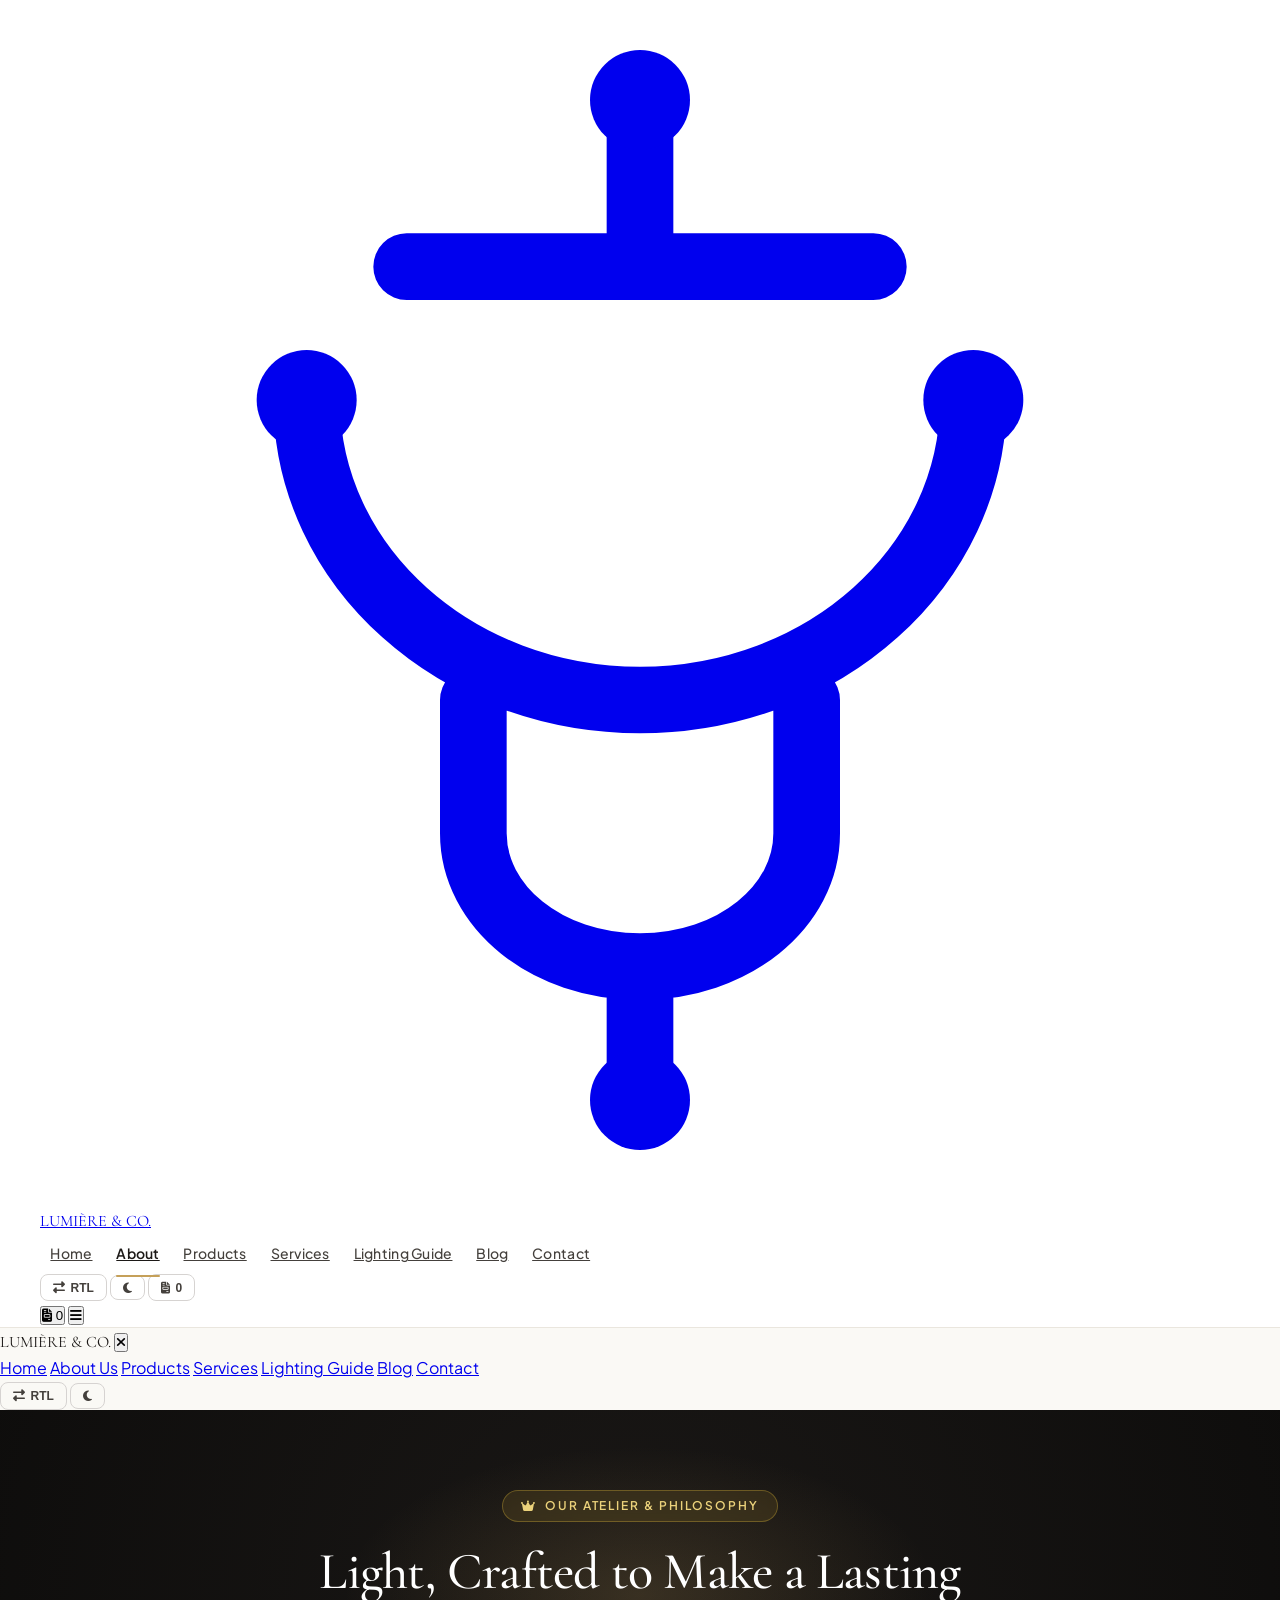
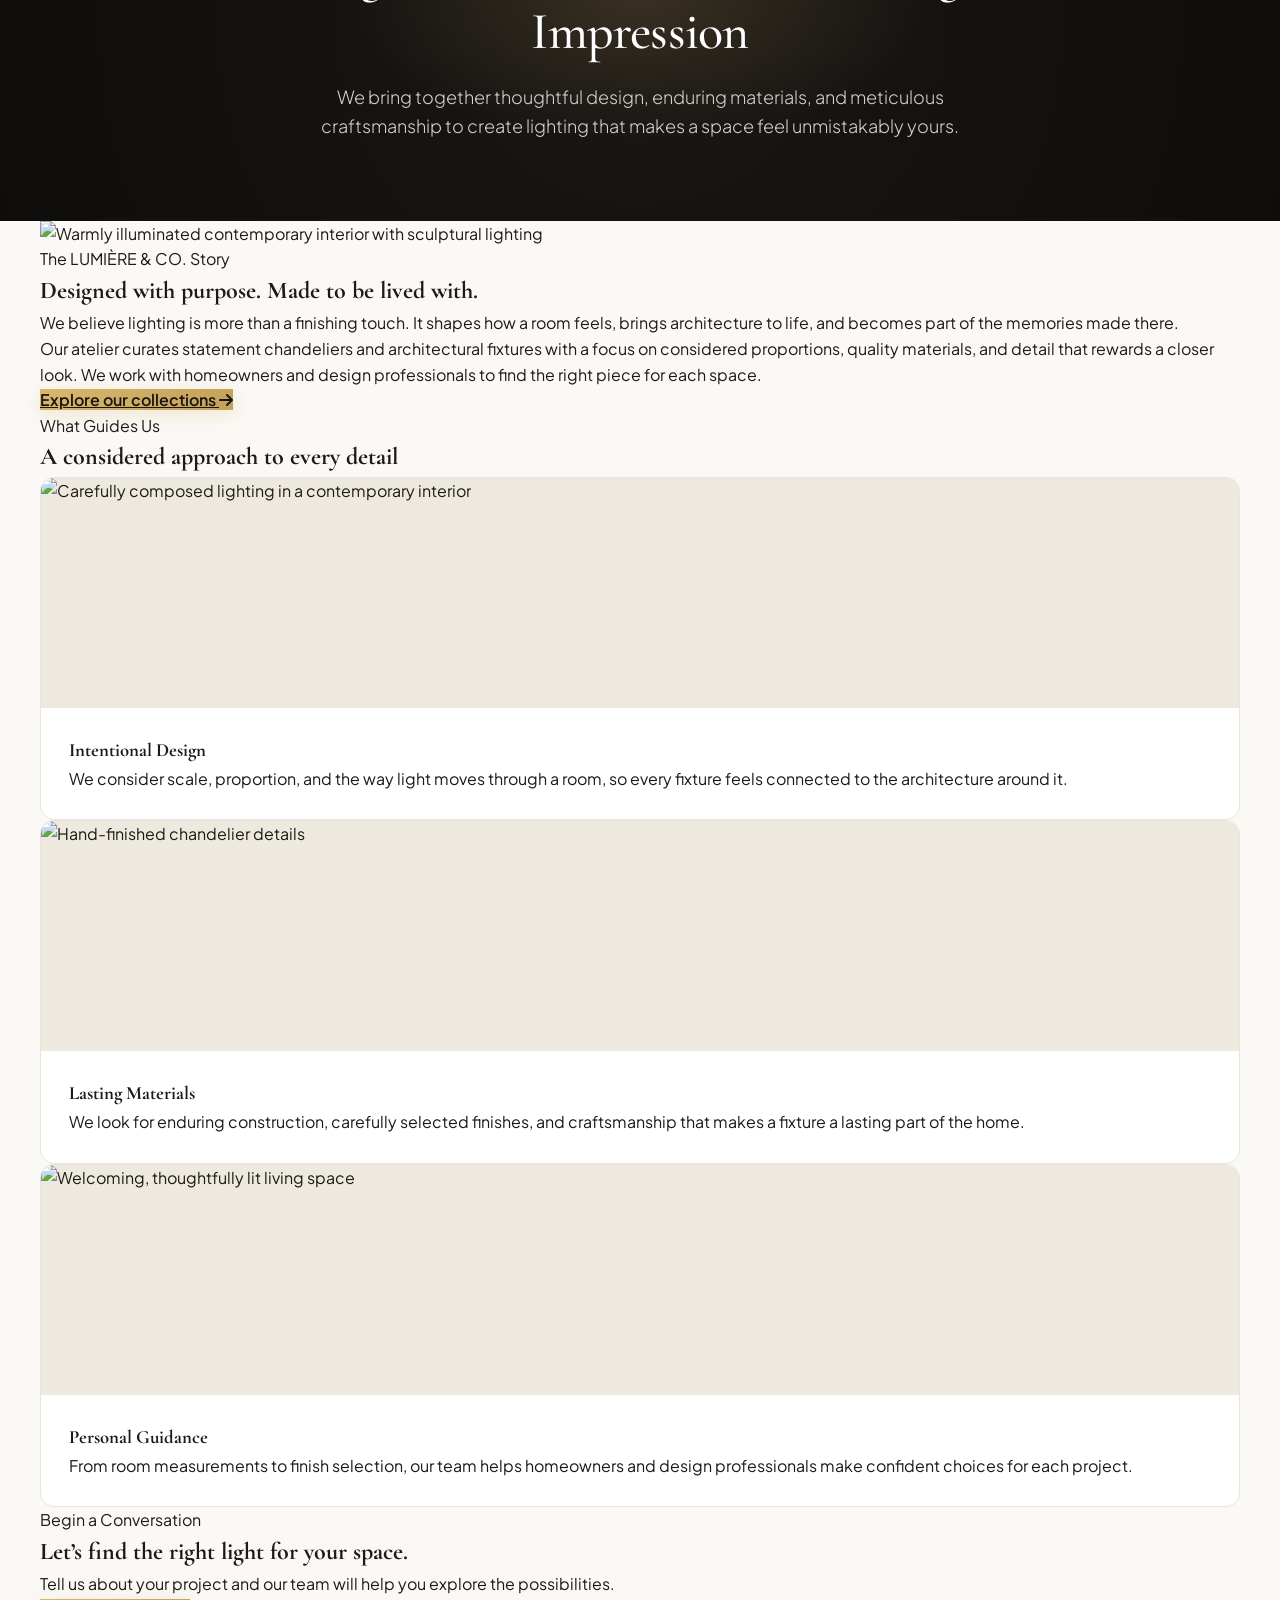
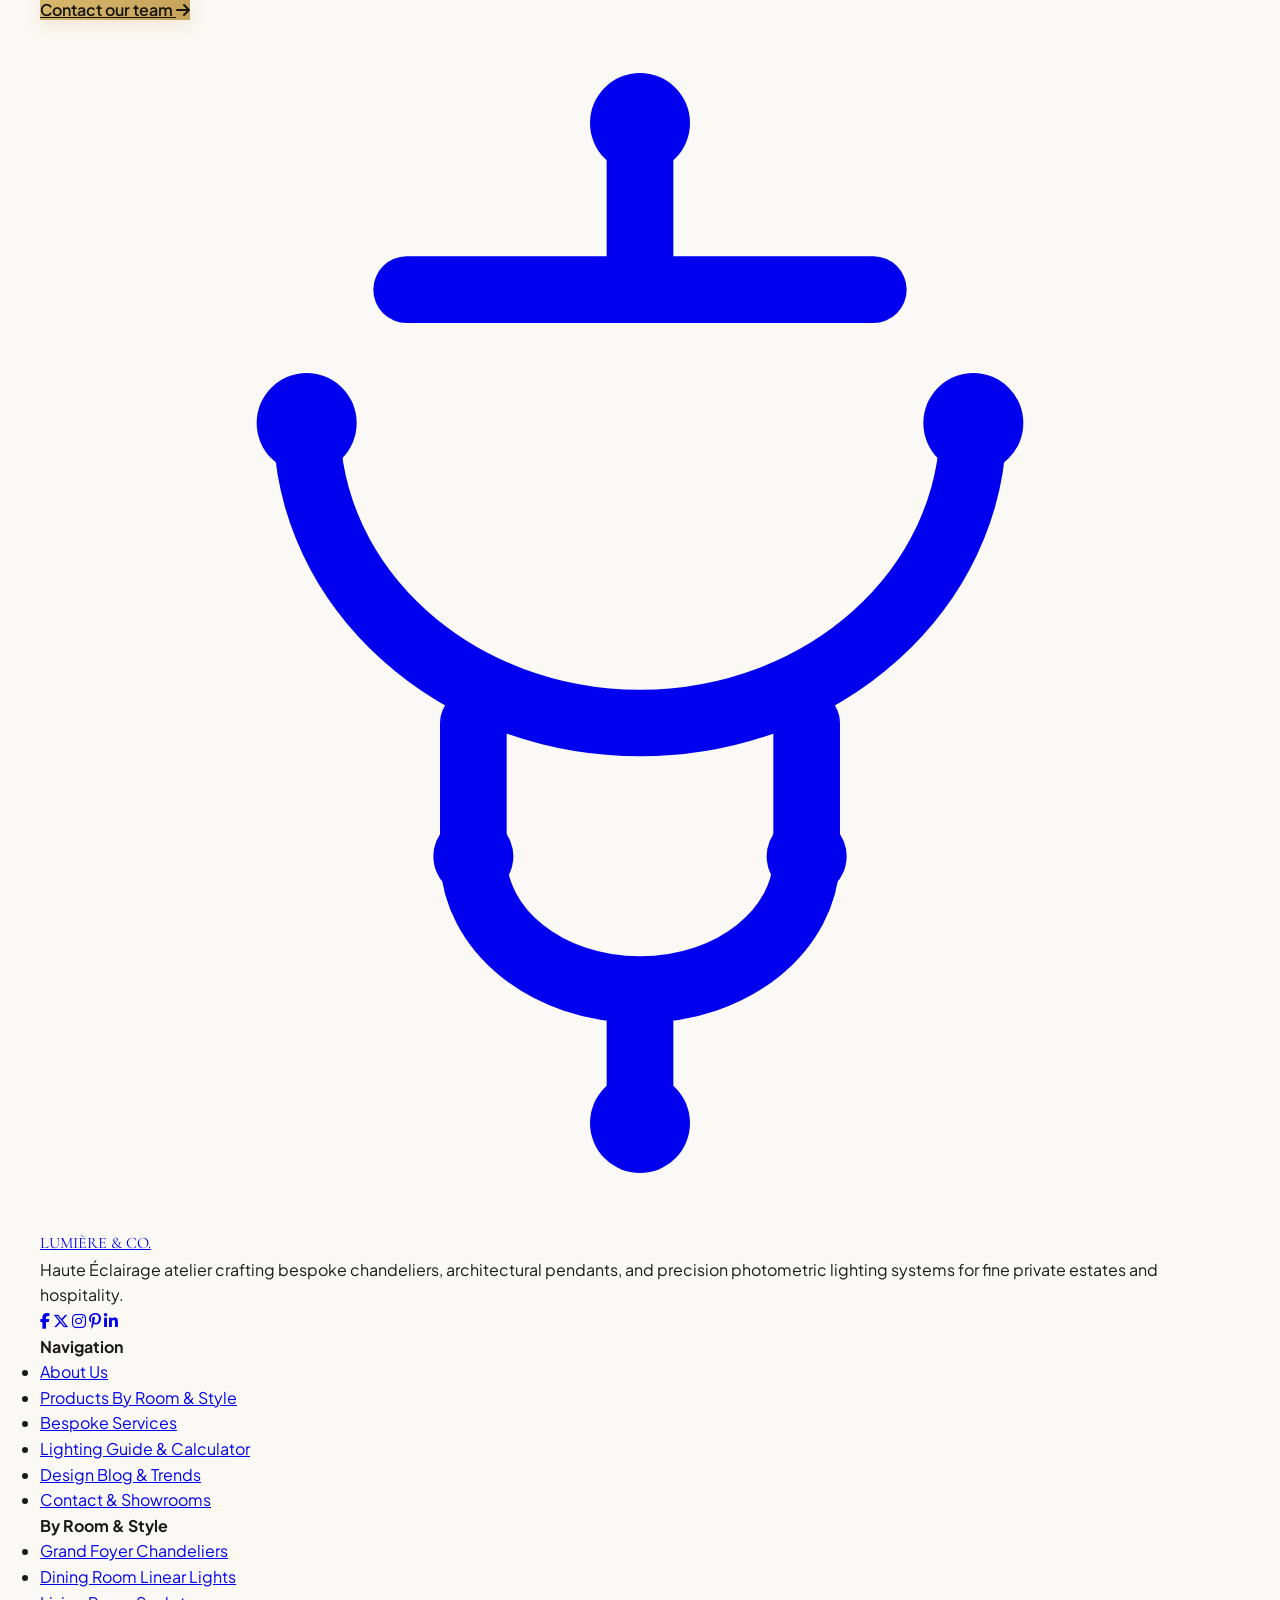
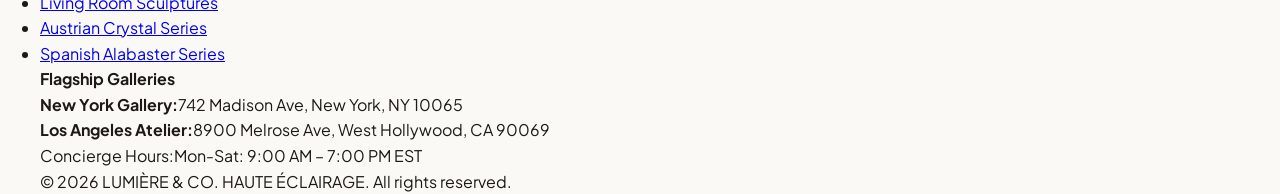
==== commit 8069f22e: "first commit" ====
--- a/about.html
+++ b/about.html
@@ -49,7 +49,7 @@
         <a href="blog.html" class="nav-link">Blog</a>
         <a href="contact.html" class="nav-link">Contact</a>
         <!-- RTL Button & Theme Toggle Button right after Contact -->
-        <div class="flex items-center gap-2 ml-2 pl-2 border-l border-stone-300 dark:border-stone-700">
+        <div class="flex items-center gap-2 ml-2 pl-2">
           <button class="rtl-toggle-btn nav-control-btn" title="Toggle RTL / LTR Layout">
             <i class="fa-solid fa-right-left text-[11px]"></i>
             <span class="rtl-btn-text">RTL</span>
@@ -57,21 +57,20 @@
           <button class="theme-toggle-btn nav-control-btn w-9 h-9 !p-0" title="Toggle Light / Dark Theme">
             <i class="fa-solid fa-moon text-xs"></i>
           </button>
+          <button class="quote-drawer-trigger nav-control-btn relative w-9 h-9 !p-0" title="View Quotation Request" aria-label="View Quotation Request">
+            <i class="fa-solid fa-file-invoice text-xs"></i>
+            <span class="quote-count-badge absolute -top-1 -right-1 bg-amber-600 text-white text-[10px] font-bold w-5 h-5 rounded-full flex items-center justify-center hidden">0</span>
+          </button>
         </div>
       </nav>
 
       <!-- Action Utilities with Proper Spacing -->
       <div class="flex items-center gap-3 shrink-0">
         <!-- Quotation Drawer Trigger -->
-        <button class="quote-drawer-trigger relative w-10 h-10 rounded-full border border-stone-200 dark:border-stone-700 hover:border-amber-400 text-stone-700 dark:text-stone-200 hover:text-amber-700 flex items-center justify-center transition" title="View Quotation Request" aria-label="View Quotation Request">
+        <button class="quote-drawer-trigger xl:hidden relative w-10 h-10 rounded-full border border-stone-200 dark:border-stone-700 hover:border-amber-400 text-stone-700 dark:text-stone-200 hover:text-amber-700 flex items-center justify-center transition" title="View Quotation Request" aria-label="View Quotation Request">
           <i class="fa-solid fa-file-invoice text-sm"></i>
           <span class="quote-count-badge absolute -top-1 -right-1 bg-amber-600 text-white text-[10px] font-bold w-5 h-5 rounded-full flex items-center justify-center hidden">0</span>
         </button>
-
-        <!-- CTA: Book Showroom -->
-        <a href="contact.html" class="hidden sm:inline-flex gold-glow-btn text-xs uppercase tracking-wider font-semibold py-2.5 px-4 rounded-lg items-center gap-2">
-          <i class="fa-solid fa-calendar-check"></i> Book Showroom
-        </a>
 
         <!-- Mobile Hamburger -->
         <button id="mobile-menu-toggle" class="xl:hidden w-10 h-10 rounded-lg border border-stone-200 dark:border-stone-700 text-stone-700 dark:text-stone-200 flex items-center justify-center" aria-label="Toggle Navigation">
--- a/css/style.css
+++ b/css/style.css
@@ -29,7 +29,7 @@
 }
 
 html {
-  overflow-x: hidden !important;
+  overflow-x: clip;
   scroll-behavior: smooth;
   width: 100%;
   -webkit-font-smoothing: antialiased;
@@ -39,7 +39,7 @@
 body {
   display: flex;
   flex-direction: column;
-  overflow-x: hidden !important;
+  overflow-x: clip;
   width: 100%;
   min-height: 100vh;
   position: relative;
@@ -335,6 +335,7 @@
 
 /* 5. Navigation Bar */
 .lux-navbar {
+  position: -webkit-sticky !important;
   position: sticky !important;
   top: 0 !important;
   z-index: 50 !important;
@@ -343,7 +344,11 @@
   backdrop-filter: blur(14px);
   -webkit-backdrop-filter: blur(14px);
   border-bottom: 1px solid rgba(232, 228, 219, 0.9);
-  transition: background-color 0.3s ease, border-color 0.3s ease;
+  transition: background-color 0.3s ease, border-color 0.3s ease, box-shadow 0.3s ease;
+}
+
+.lux-navbar.is-scrolled {
+  box-shadow: 0 4px 20px -2px rgba(0, 0, 0, 0.08);
 }
 
 .nav-link {
@@ -676,6 +681,10 @@
   border-bottom-color: rgba(50, 46, 41, 0.85);
 }
 
+html.dark .lux-navbar.is-scrolled {
+  box-shadow: 0 4px 20px -2px rgba(0, 0, 0, 0.45);
+}
+
 html.dark .nav-link {
   color: #d6d3d1;
 }
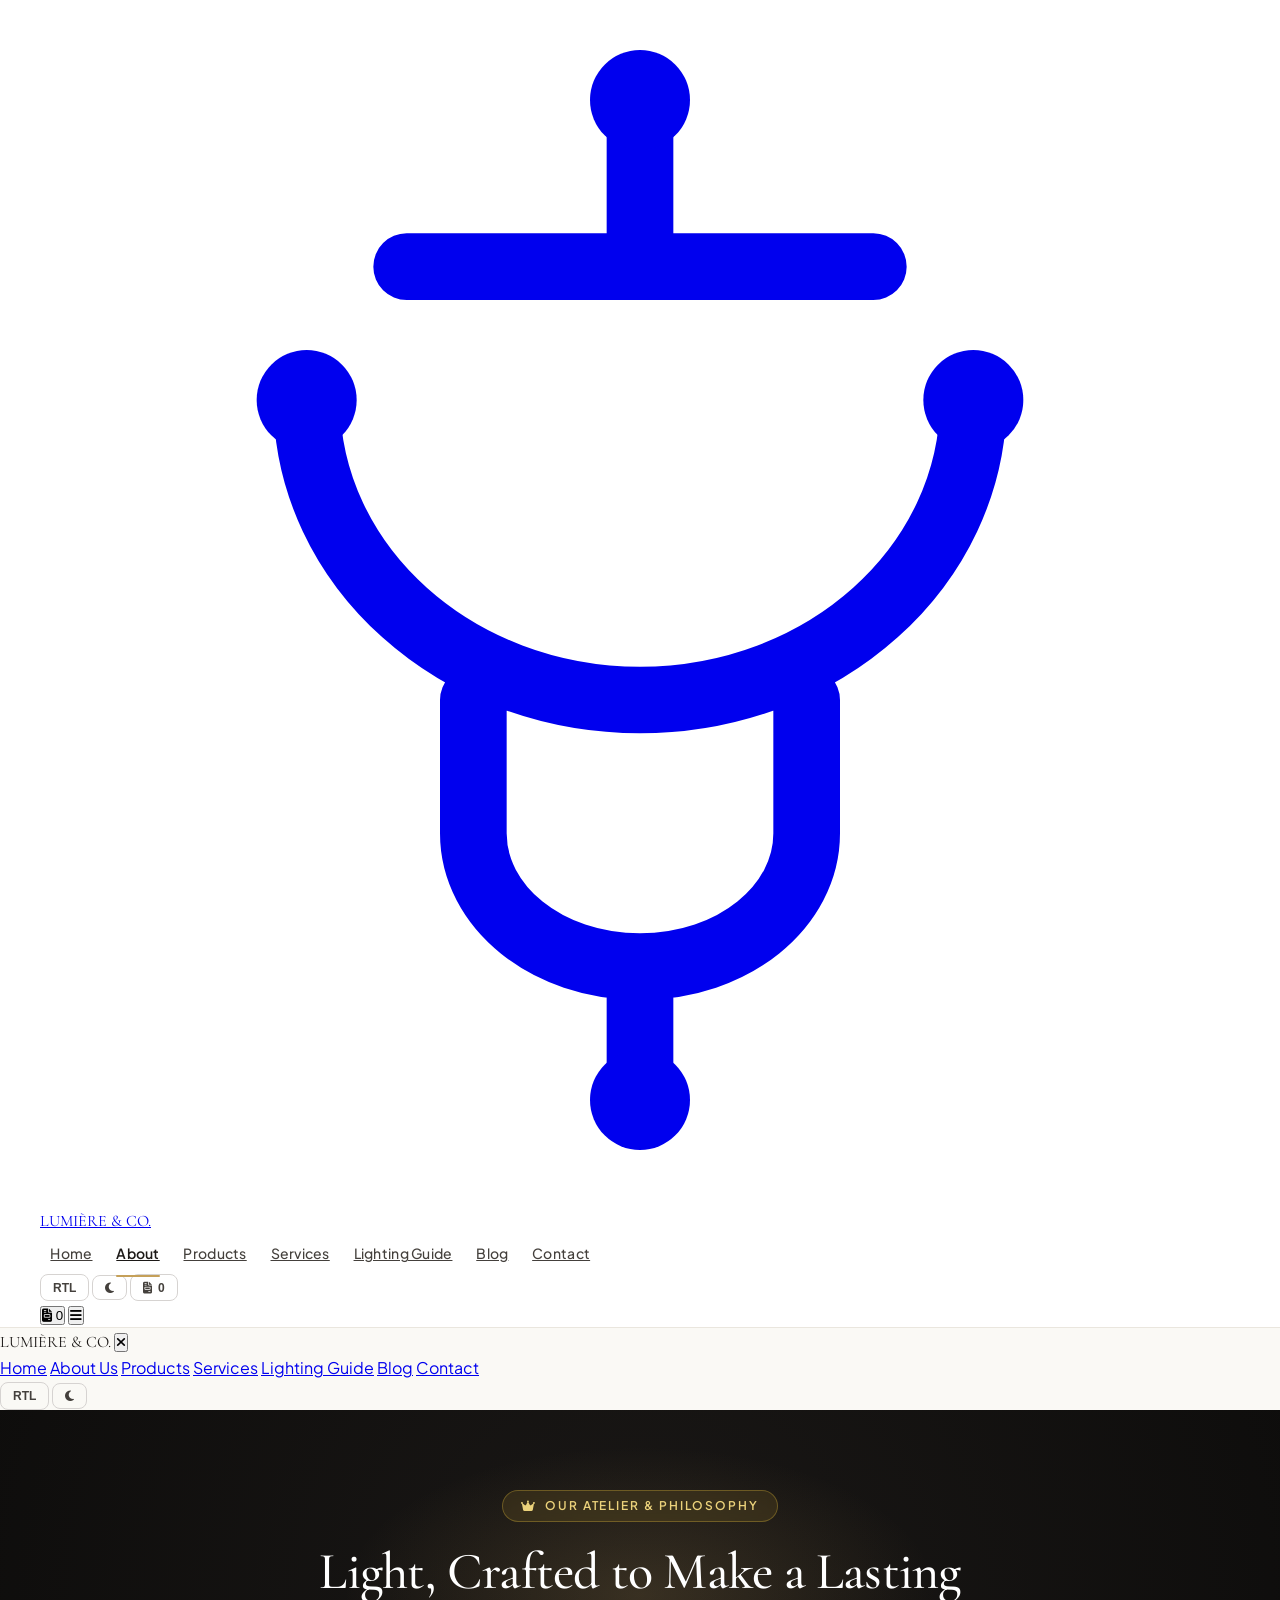
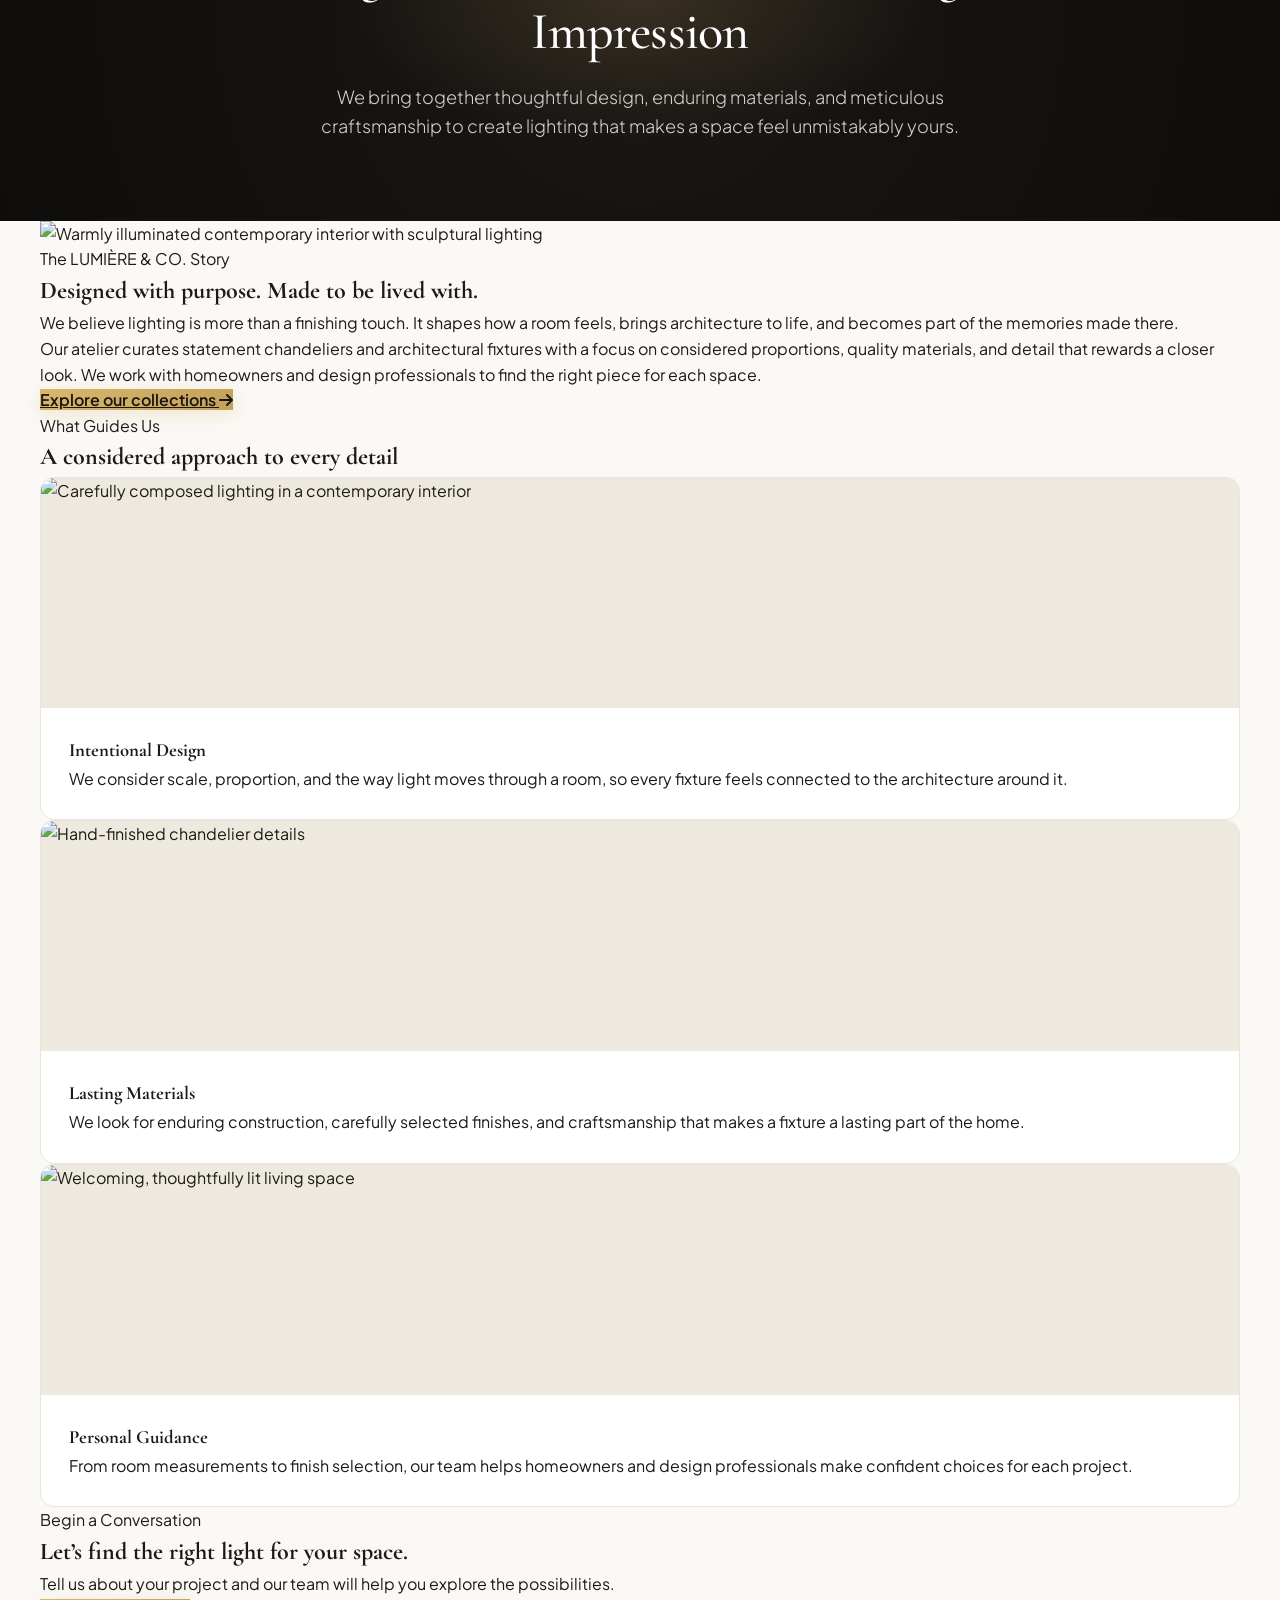
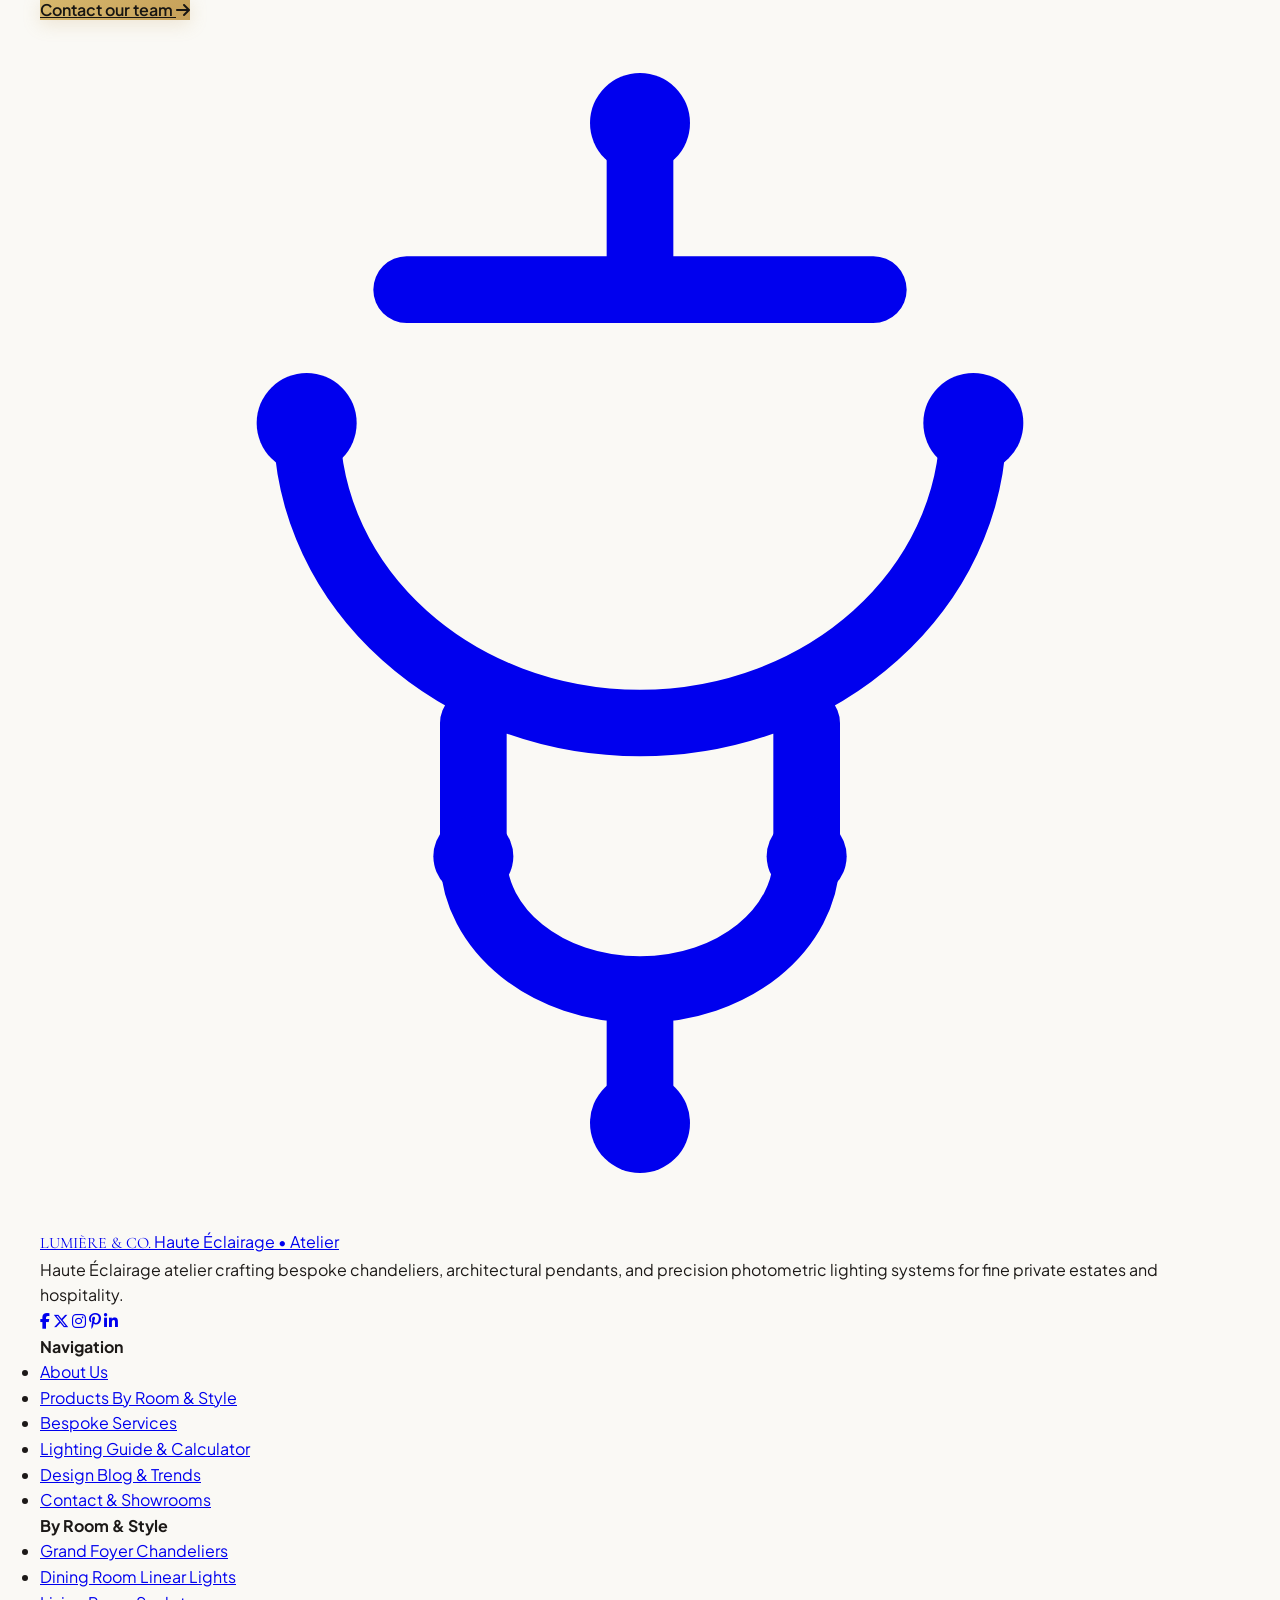
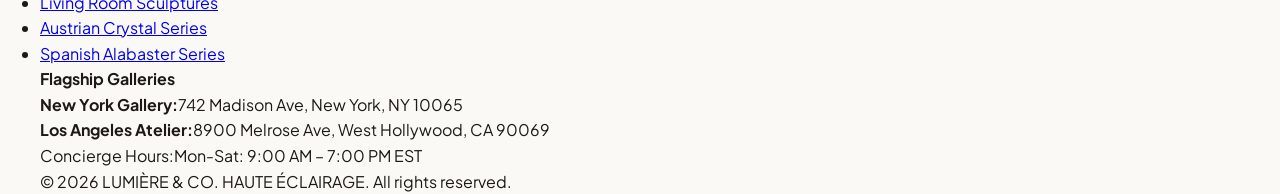
==== commit f66bfb66: "first commit" ====
--- a/about.html
+++ b/about.html
@@ -51,7 +51,6 @@
         <!-- RTL Button & Theme Toggle Button right after Contact -->
         <div class="flex items-center gap-2 ml-2 pl-2">
           <button class="rtl-toggle-btn nav-control-btn" title="Toggle RTL / LTR Layout">
-            <i class="fa-solid fa-right-left text-[11px]"></i>
             <span class="rtl-btn-text">RTL</span>
           </button>
           <button class="theme-toggle-btn nav-control-btn w-9 h-9 !p-0" title="Toggle Light / Dark Theme">
@@ -96,7 +95,7 @@
         <a href="contact.html" class="p-2.5 text-xs font-medium text-stone-700 dark:text-stone-300 hover:bg-stone-50 dark:hover:bg-stone-800 rounded-lg">Contact</a>
       </nav>
       <div class="flex items-center gap-2 pt-4 mt-4 border-t border-stone-200 dark:border-stone-800">
-        <button class="rtl-toggle-btn nav-control-btn flex-1 py-2" title="Toggle RTL / LTR"><i class="fa-solid fa-right-left text-xs"></i><span class="rtl-btn-text">RTL Layout</span></button>
+        <button class="rtl-toggle-btn nav-control-btn flex-1 py-2" title="Toggle RTL / LTR"><span class="rtl-btn-text">RTL Layout</span></button>
         <button class="theme-toggle-btn nav-control-btn flex-1 py-2" title="Toggle Dark Theme"><i class="fa-solid fa-moon text-xs"></i><span>Atmosphere</span></button>
       </div>
     </div>
@@ -220,7 +219,10 @@
               <path d="M18 3V8M11 8H25M8 12C8 17 12.5 21 18 21C23.5 21 28 17 28 12M13 21V25C13 27.2 15.2 29 18 29C20.8 29 23 27.2 23 25V21M18 29V33" stroke="currentColor" stroke-width="2" stroke-linecap="round" />
               <circle cx="18" cy="3" r="1.5" fill="currentColor" /><circle cx="8" cy="12" r="1.5" fill="currentColor" /><circle cx="28" cy="12" r="1.5" fill="currentColor" /><circle cx="13" cy="25" r="1.2" fill="currentColor" /><circle cx="23" cy="25" r="1.2" fill="currentColor" /><circle cx="18" cy="33" r="1.5" fill="currentColor" />
             </svg>
-            <span class="font-serif text-2xl font-medium tracking-tight text-stone-100 group-hover:text-amber-400 transition">LUMIÈRE <span class="text-amber-500 font-light">&</span> CO.</span>
+            <div class="flex flex-col justify-center">
+              <span class="font-serif text-2xl font-medium tracking-tight text-stone-100 group-hover:text-amber-400 transition">LUMIÈRE <span class="text-amber-500 font-light">&</span> CO.</span>
+              <span class="text-[9px] uppercase tracking-[0.2em] text-stone-400 font-semibold whitespace-nowrap mt-1 leading-none">Haute Éclairage • Atelier</span>
+            </div>
           </a>
           <p class="text-stone-400 text-xs leading-relaxed max-w-sm mb-6">Haute Éclairage atelier crafting bespoke chandeliers, architectural pendants, and precision photometric lighting systems for fine private estates and hospitality.</p>
           <div class="flex items-center gap-3 text-stone-300">
--- a/css/style.css
+++ b/css/style.css
@@ -335,6 +335,7 @@
 
 /* 5. Navigation Bar */
 .lux-navbar {
+  position: relative !important;
   position: -webkit-sticky !important;
   position: sticky !important;
   top: 0 !important;
@@ -345,6 +346,11 @@
   -webkit-backdrop-filter: blur(14px);
   border-bottom: 1px solid rgba(232, 228, 219, 0.9);
   transition: background-color 0.3s ease, border-color 0.3s ease, box-shadow 0.3s ease;
+}
+
+footer a[href="index.html"] > div > span.font-serif {
+  flex-shrink: 0;
+  white-space: nowrap;
 }
 
 .lux-navbar.is-scrolled {
